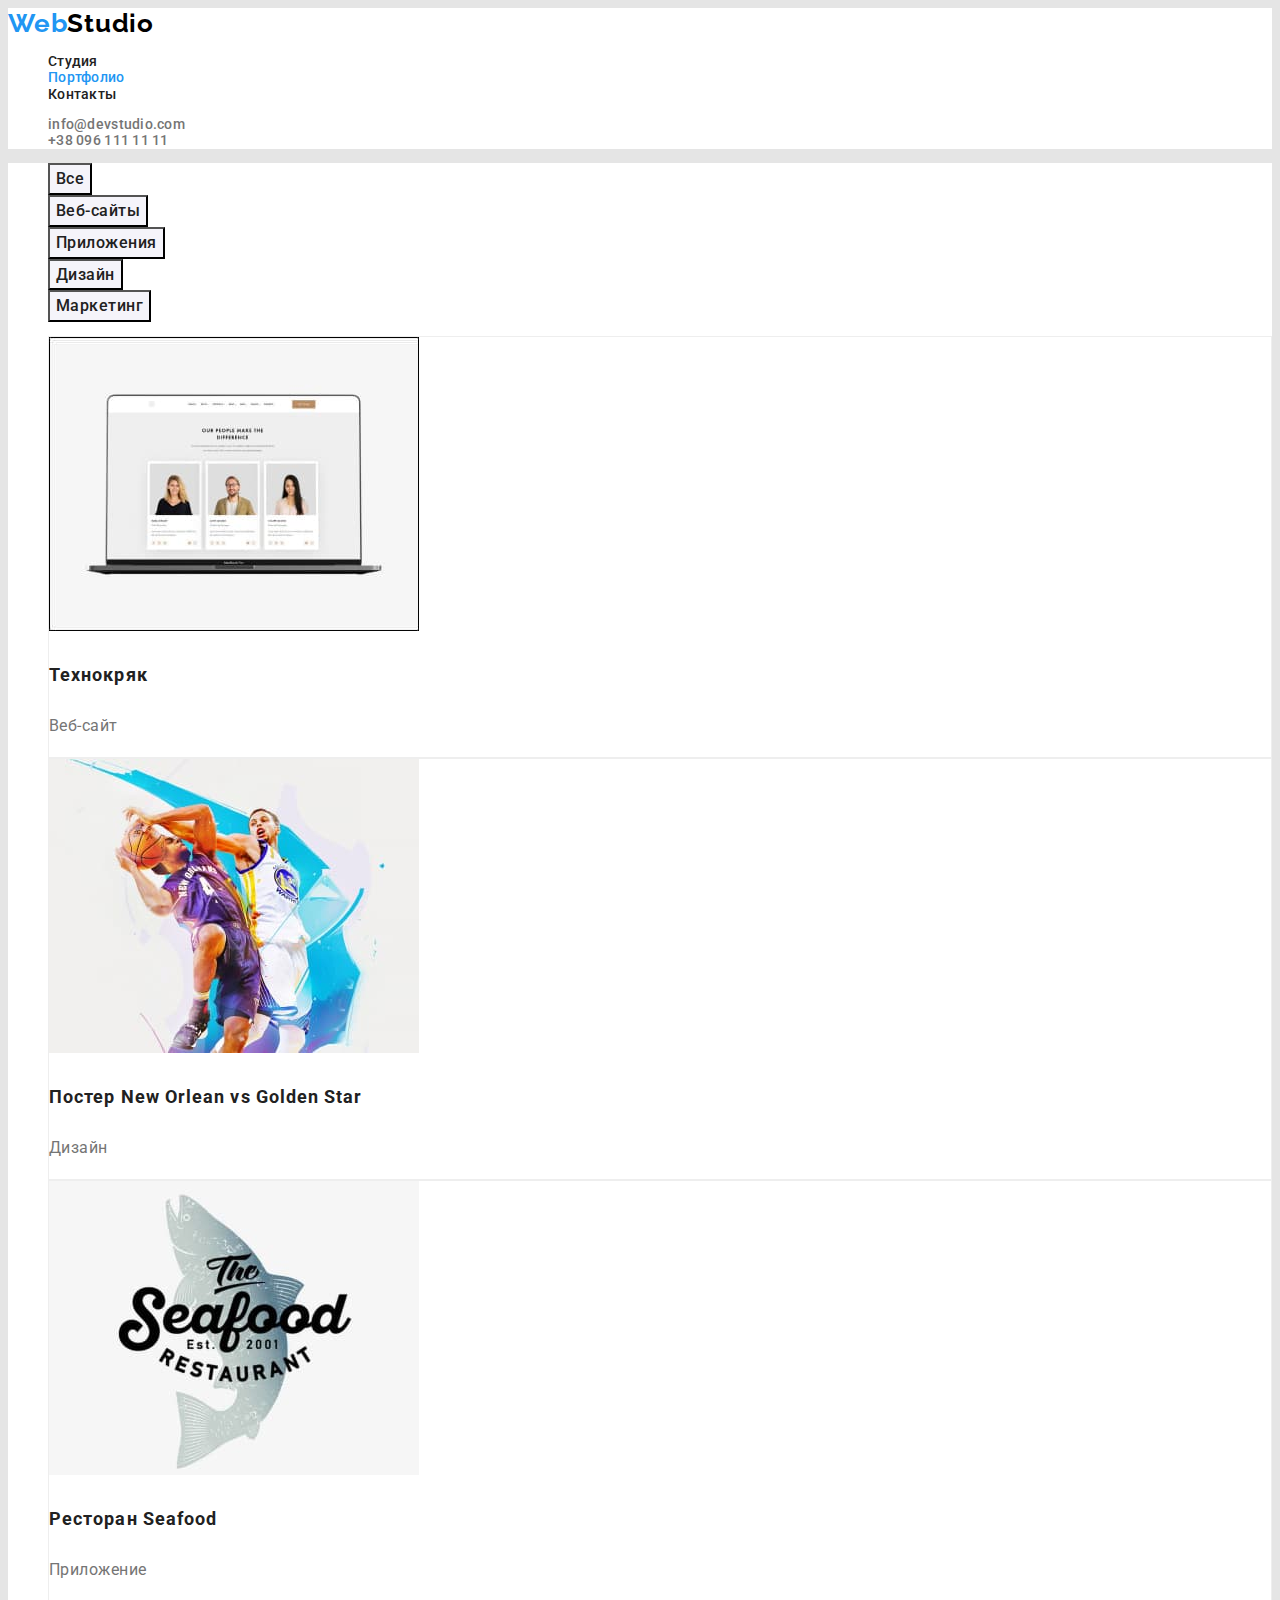
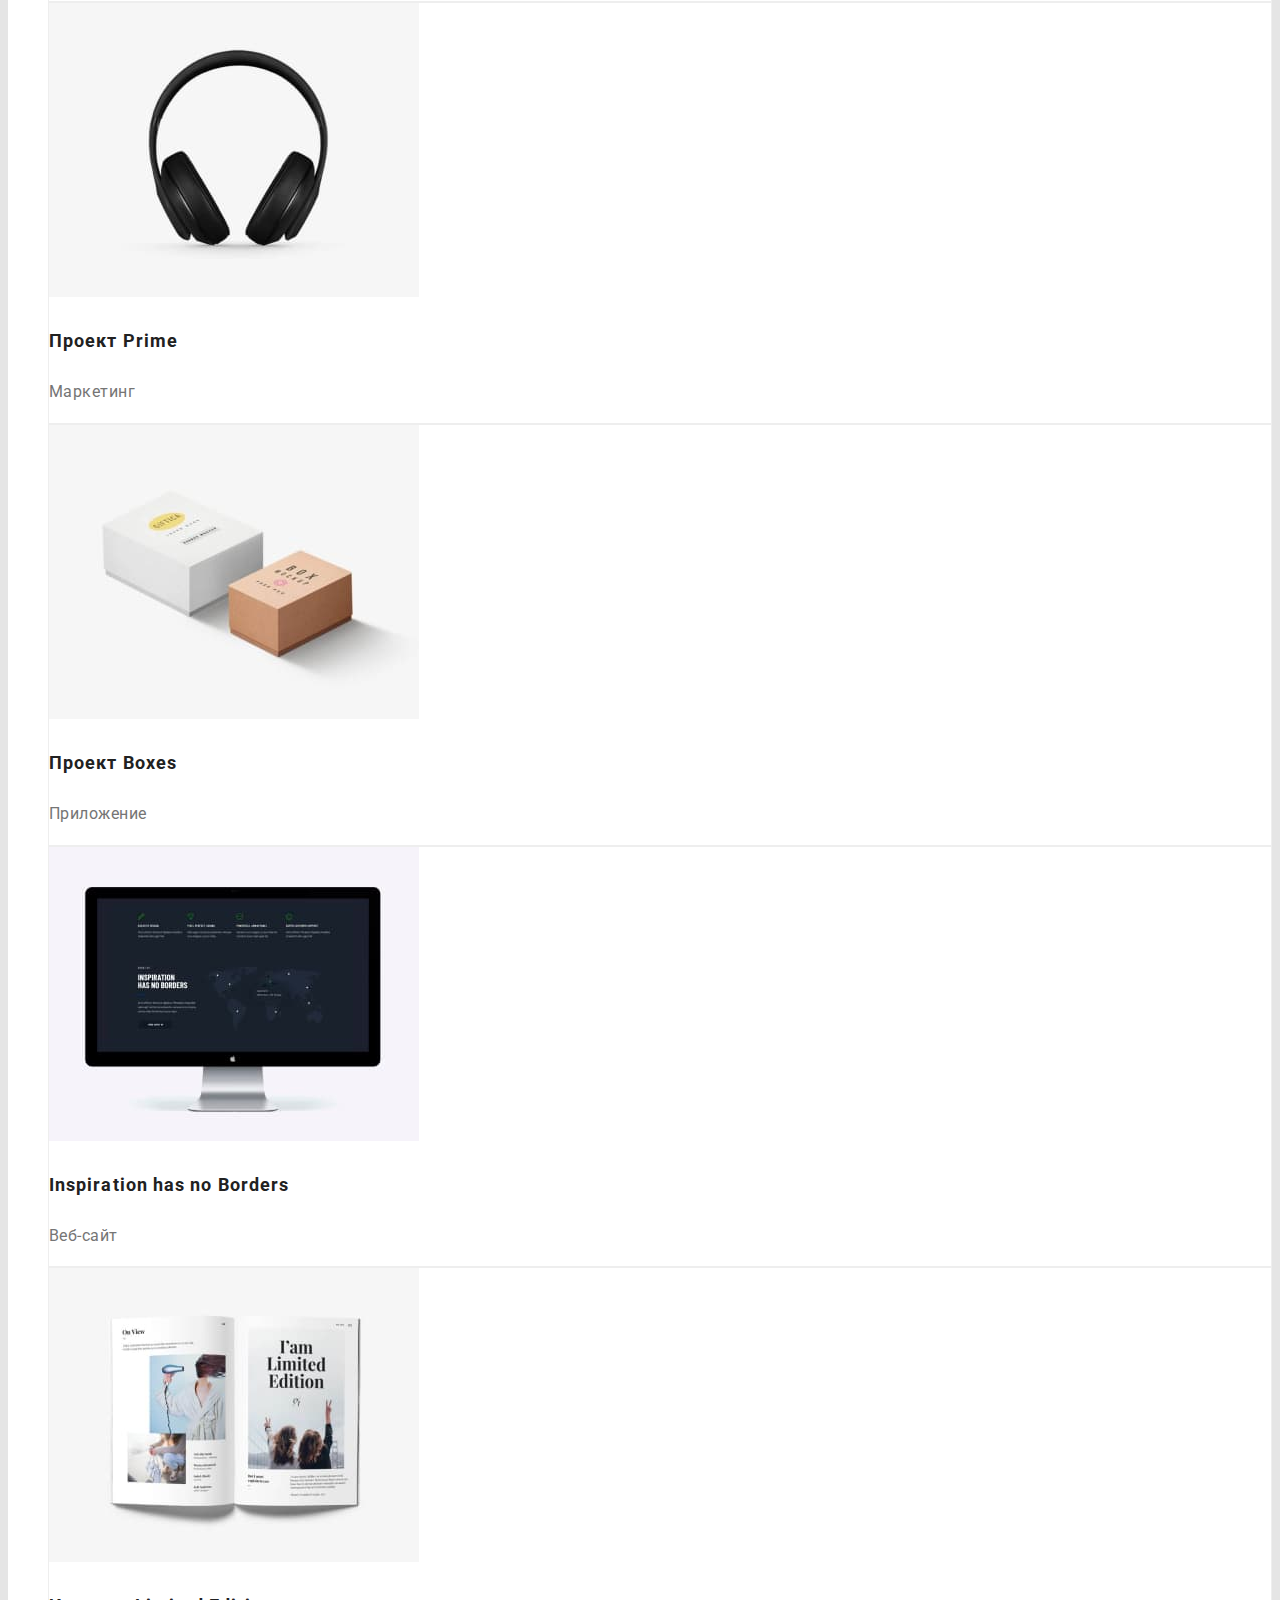
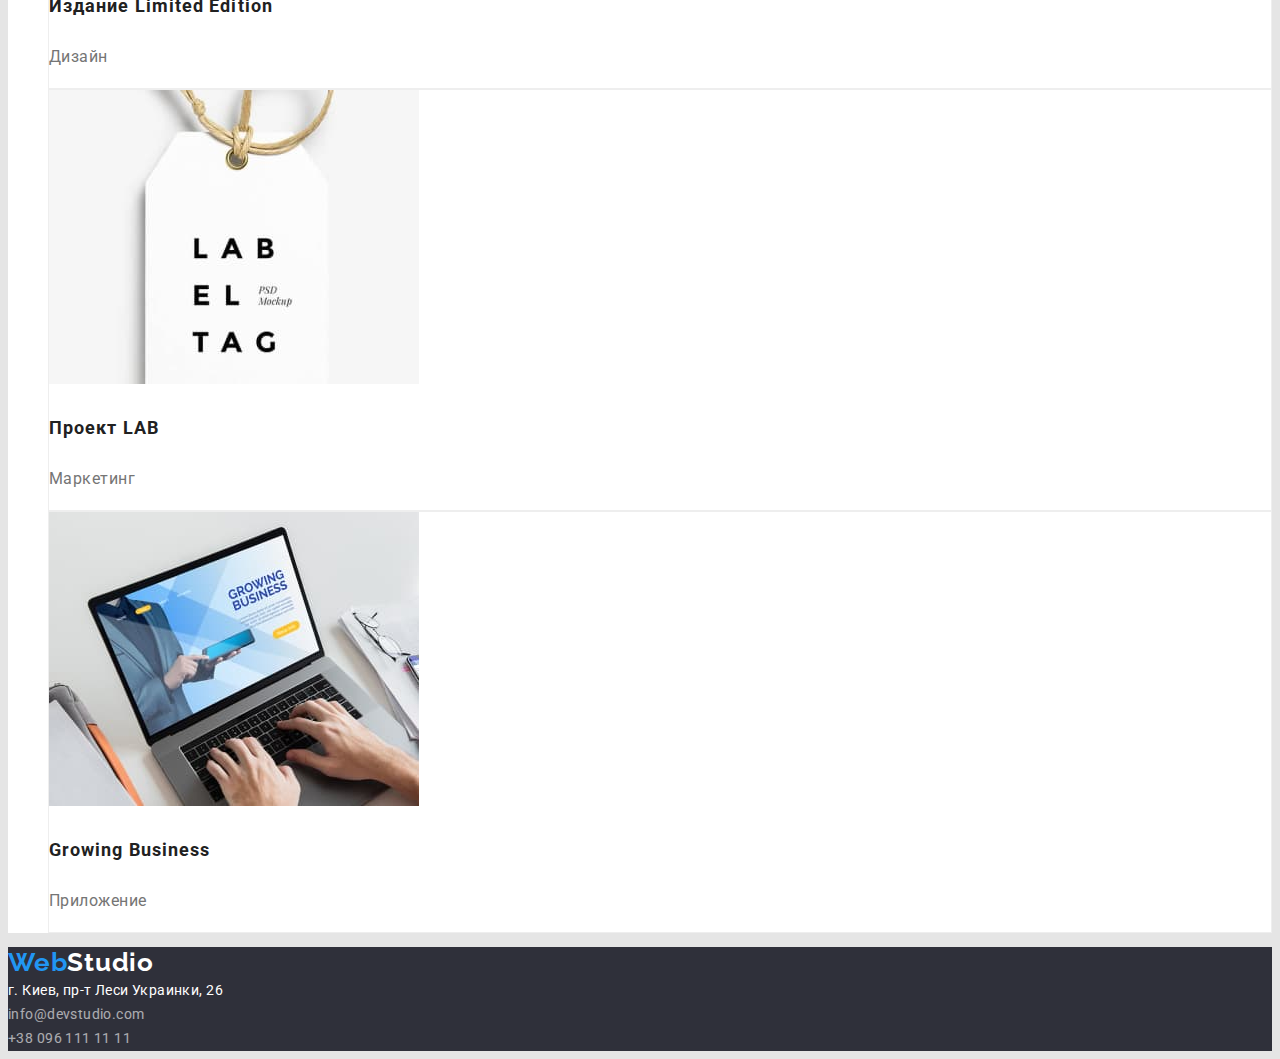
==== portfolio.html @ 8b651987 "Initial from HW-2" ====
<!DOCTYPE html>
<html lang="ru">
    <head>
        <meta charset="UTF-8" />
        <meta http-equiv="X-UA-Compatible" content="IE=edge" />
        <meta name="viewport" content="width=device-width, initial-scale=1.0" />
        <title>Портфолио</title>
        <link rel="preconnect" href="https://fonts.googleapis.com" />
        <link rel="preconnect" href="https://fonts.gstatic.com" crossorigin />
        <link
            href="https://fonts.googleapis.com/css2?family=Raleway:wght@700&family=Roboto:wght@400;500;700;900&display=swap"
            rel="stylesheet"
        />
        <link rel="stylesheet" href="./css/styles.css" />
    </head>
    <body>
        <!-- Шапка сайта -->
        <header class="page-header">
            <nav class="menu-nav">
                <a href="/" lang="en" class="logo">
                    Web<span class="logo-studio">Studio</span></a
                >
                <ul>
                    <li><a href="./index.html" class="link">Студия</a></li>
                    <li>
                        <a href="./portfolio.html" class="link current">
                            Портфолио</a
                        >
                    </li>
                    <li><a href="" class="link">Контакты</a></li>
                </ul>
            </nav>
            <ul class="contacts-nav">
                <li>
                    <a href="mailto:info@devstudio.com" class="contacts-nav"
                        >info@devstudio.com</a
                    >
                </li>
                <li>
                    <a href="tel:+380961111111" class="contacts-nav"
                        >+38 096 111 11 11</a
                    >
                </li>
            </ul>
        </header>
        <!--Основной раздел Портфолио-->
        <main>
            <section class="section">
                <!--Кнопки фильтра-->
                <ul>
                    <li>
                        <button type="button" class="filter-button">Все</button>
                    </li>
                    <li>
                        <button type="button" class="filter-button">
                            Веб-сайты
                        </button>
                    </li>
                    <li>
                        <button type="button" class="filter-button">
                            Приложения
                        </button>
                    </li>
                    <li>
                        <button type="button" class="filter-button">
                            Дизайн
                        </button>
                    </li>
                    <li>
                        <button type="button" class="filter-button">
                            Маркетинг
                        </button>
                    </li>
                </ul>
                <!--Проекты Портфолио-->
                <ul>
                    <li class="project-item">
                        <img
                            src="./images/project-1.jpg"
                            alt="Технокряк"
                            width="370"
                            height="294"
                        />
                        <h3 class="project-title">Технокряк</h3>
                        <p class="project-type">Веб-сайт</p>
                    </li>
                    <li class="project-item">
                        <img
                            src="./images/project-2.jpg"
                            alt="Постер NOvsGS"
                            width="370"
                            height="294"
                        />
                        <h3 class="project-title">
                            Постер New Orlean vs Golden Star
                        </h3>
                        <p class="project-type">Дизайн</p>
                    </li>
                    <li class="project-item">
                        <img
                            src="./images/project-3.jpg"
                            alt="Ресторан Seafood"
                            width="370"
                            height="294"
                        />
                        <h3 class="project-title">Ресторан Seafood</h3>
                        <p class="project-type">Приложение</p>
                    </li>
                    <li class="project-item">
                        <img
                            src="./images/project-4.jpg"
                            alt="Проект Prime"
                            width="370"
                            height="294"
                        />
                        <h3 class="project-title">Проект Prime</h3>
                        <p class="project-type">Маркетинг</p>
                    </li>
                    <li class="project-item">
                        <img
                            src="./images/project-5.jpg"
                            alt="Проект Boxes"
                            width="370"
                            height="294"
                        />
                        <h3 class="project-title">Проект Boxes</h3>
                        <p class="project-type">Приложение</p>
                    </li>
                    <li class="project-item">
                        <img
                            src="./images/project-6.jpg"
                            alt="Inspiration has no Borders"
                            width="370"
                            height="294"
                        />
                        <h3 lang="en" class="project-title">
                            Inspiration has no Borders
                        </h3>
                        <p class="project-type">Веб-сайт</p>
                    </li>
                    <li class="project-item">
                        <img
                            src="./images/project-7.jpg"
                            alt="Издание Limited Edition"
                            width="370"
                            height="294"
                        />
                        <h3 class="project-title">Издание Limited Edition</h3>
                        <p class="project-type">Дизайн</p>
                    </li>
                    <li class="project-item">
                        <img
                            src="./images/project-8.jpg"
                            alt="Проект LAB"
                            width="370"
                            height="294"
                        />
                        <h3 class="project-title">Проект LAB</h3>
                        <p class="project-type">Маркетинг</p>
                    </li>
                    <li class="project-item">
                        <img
                            src="./images/project-9.jpg"
                            alt="Growing Business"
                            width="370"
                            height="294"
                        />
                        <h3 lang="en" class="project-title">
                            Growing Business
                        </h3>
                        <p class="project-type">Приложение</p>
                    </li>
                </ul>
            </section>
        </main>
        <!-- Футер -->
        <footer class="footer">
            <a href="/" lang="en" class="logo">
                Web<span class="logo-studio-footer">Studio</span></a
            >
            <address>
                <a
                    href="https://goo.gl/maps/RUKj9Pu31HT4aUyb8"
                    target="_blank"
                    rel="noopener noreferer"
                    class="address"
                    >г. Киев, пр-т Леси Украинки, 26
                </a>
                <br />
                <a href="mailto:info@devstudio.com" class="mail-tel"
                    >info@devstudio.com</a
                ><br />
                <a href="tel:+380961111111" class="mail-tel"
                    >+38 096 111 11 11</a
                ><br />
            </address>
        </footer>
    </body>
</html>
---- css/styles.css ----
/* WebStudio: черный=000000 100% , синий=2196F3 100% */
/* Навигация: черный=212121 100% , синий=2196F3 100% */
/* Герой: Заголовок текст белый=FFFFFF 100%, фон т.серый=2F303A 100%*/
/* Герой: Кнопка текст белый=FFFFFF 100%, фон синий=2196F3 100% */
/* Преимущества: Заголовок черный=212121 100%, текст серый=757575 100% */
/* Преимущества + Чем зан: фон св.св.серый=E5E5E5 100% */
/* Чем занимаемся: Заголовок черный=212121 100% */
/* Наша команда: Заголовок черный=212121 100%, текст серый=757575 100%*/
/* Наша команда: фон секции св.серый=F5F4FA 100% */
/* Футер: физ.адрес текст белый=FFFFFF 100%, email+тел=белый=FFFFFF 60% */
/* Футер: фон т.серый=2F303A 100%*/

:root {
    --primary-white-color: #ffffff;
    --primary-black-color: #000000;
    --primary-text-color: #757575;
    --accent-color: #2196f3;
    --accent-button-color: #188ce8;
    --background-color: #e5e5e5;
    --alt-background-color: #f5f4fa;
    --hero-footer-background-color: #2f303a;
    --item-boder-color: #eeeeee;
    --title-text-color: #212121;
}

body {
    background-color: var(--background-color);
    color: var(--primary-text-color);
    font-family: Roboto, sans-serif;
    font-weight: 400;
    font-size: 14px;
    line-height: 1.71;
}

ul {
    list-style: none;
}

.page-header {
    font-weight: 500;
    line-height: 1.17;
    background-color: var(--primary-white-color);
}

/* Лого */
.logo {
    color: var(--accent-color);
    font-family: Raleway, sans-serif;
    font-weight: 700;
    font-size: 26px;
    line-height: 1.19;
    text-decoration: none;
    letter-spacing: 0.03em;
}
.logo-studio {
    color: var(--primary-black-color);
}

/* Навигация меню страницы */
.menu-nav {
    text-decoration: none;
}

.menu-nav .link {
    color: var(--title-text-color);
    text-decoration: none;
    letter-spacing: 0.02em;
}
.menu-nav .link:hover,
.menu-nav .link:focus {
    color: var(--accent-color);
}
.menu-nav .link.current {
    color: var(--accent-color);
}

/* Контакты шапки страницы */
.page-header .contacts-nav {
    color: var(--primary-text-color);
    text-decoration: none;
    letter-spacing: 0.02em;
}
.page-header .contacts-nav:hover .contacts-nav:focus {
    color: var(--accent-color);
}

/* Основной раздел */

/*Герой*/
.hero {
    background-color: var(--hero-footer-background-color);
}
.hero-title {
    color: var(--primary-white-color);
    font-weight: 900;
    font-size: 44px;
    line-height: 1.36;
    text-align: center;
    letter-spacing: 0.06em;
    text-transform: uppercase;
}
.hero-button {
    color: var(--primary-white-color);
    background-color: var(--accent-color);
    font-family: inherit;
    font-weight: 700;
    line-height: 1.88;
    text-align: center;
    cursor: pointer;
    letter-spacing: 0.06em;
}
.hero-button:hover,
.hero-button:focus {
    background-color: var(--accent-button-color);
}
/* Основные секции*/
.section {
    background-color: var(--primary-white-color);
}
.section p,
.section-alternative p {
    letter-spacing: 0.03em;
}

/*Преимущества*/
.feature-title {
    color: var(--title-text-color);
    font-weight: 700;
    line-height: 1.17;
    letter-spacing: 0.03em;
    text-transform: uppercase;
}

/* Чем мы занимаемся */
.section-title {
    color: var(--title-text-color);
    font-weight: 700;
    font-size: 36px;
    line-height: 1.17;
    text-align: center;
    letter-spacing: 0.03em;
}

/* Наша команда */
.section-alternative {
    background-color: var(--alt-background-color);
}
.team-item {
    background-color: var(--primary-white-color);
}
.team-title {
    color: var(--title-text-color);
    font-weight: 500;
    font-size: 16px;
    line-height: 1.17;
    text-align: center;
}
.team-position {
    color: var(--primary-text-color);
    font-size: 16px;
    line-height: 1.17;
    text-align: center;
}

/* Футер */
.footer {
    background-color: var(--hero-footer-background-color);
}
.logo-studio-footer {
    color: var(--primary-white-color);
}
.address {
    color: var(--primary-white-color);
    font-style: normal;
    text-decoration: none;
    letter-spacing: 0.03em;
}
.mail-tel {
    color: var(--primary-white-color);
    font-style: normal;
    text-decoration: none;
    letter-spacing: 0.03em;
    opacity: 0.6;
}
.address:hover,
.address:focus,
.mail-tel:hover,
.mail-tel:focus {
    outline: 2px solid var(--accent-color);
}

/* П О Р Т Ф О Л И О */
.filter-button {
    color: var(--title-text-color);
    background-color: var(--alt-background-color);
    font-family: inherit;
    font-size: 16px;
    font-weight: 500;
    line-height: 1.62;
    text-align: center;
    letter-spacing: 0.03em;
    cursor: pointer;
}
.filter-button:hover,
.filter-button:focus {
    color: var(--primary-white-color);
    background-color: var(--accent-color);
}

.project-title {
    color: var(--title-text-color);
    font-size: 18px;
    font-weight: 700;
    line-height: 2;
    letter-spacing: 0.06em;
}

.project-type {
    font-size: 16px;
    font-weight: 400;
    line-height: 1.87;
}
.project-item {
    background-color: var(--item--background-color);
    border: 1px solid var(--item-boder-color);
}
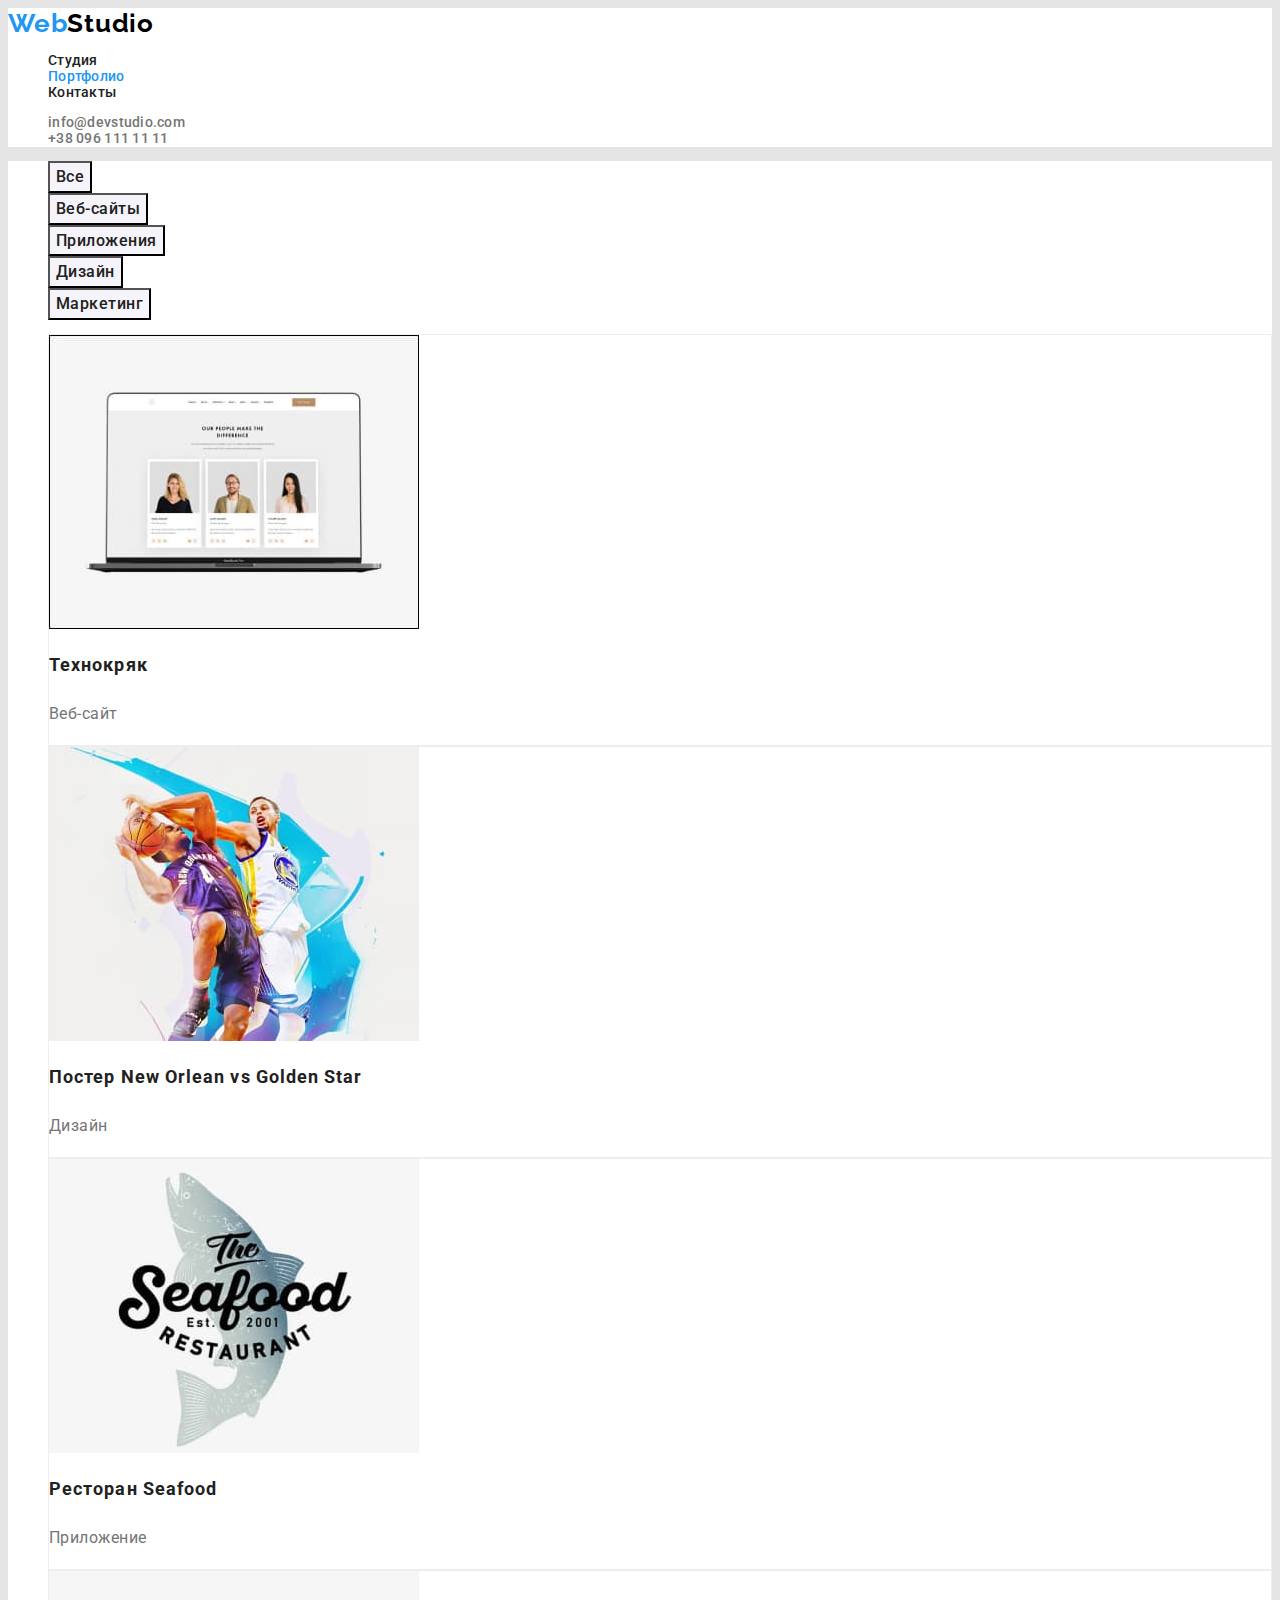
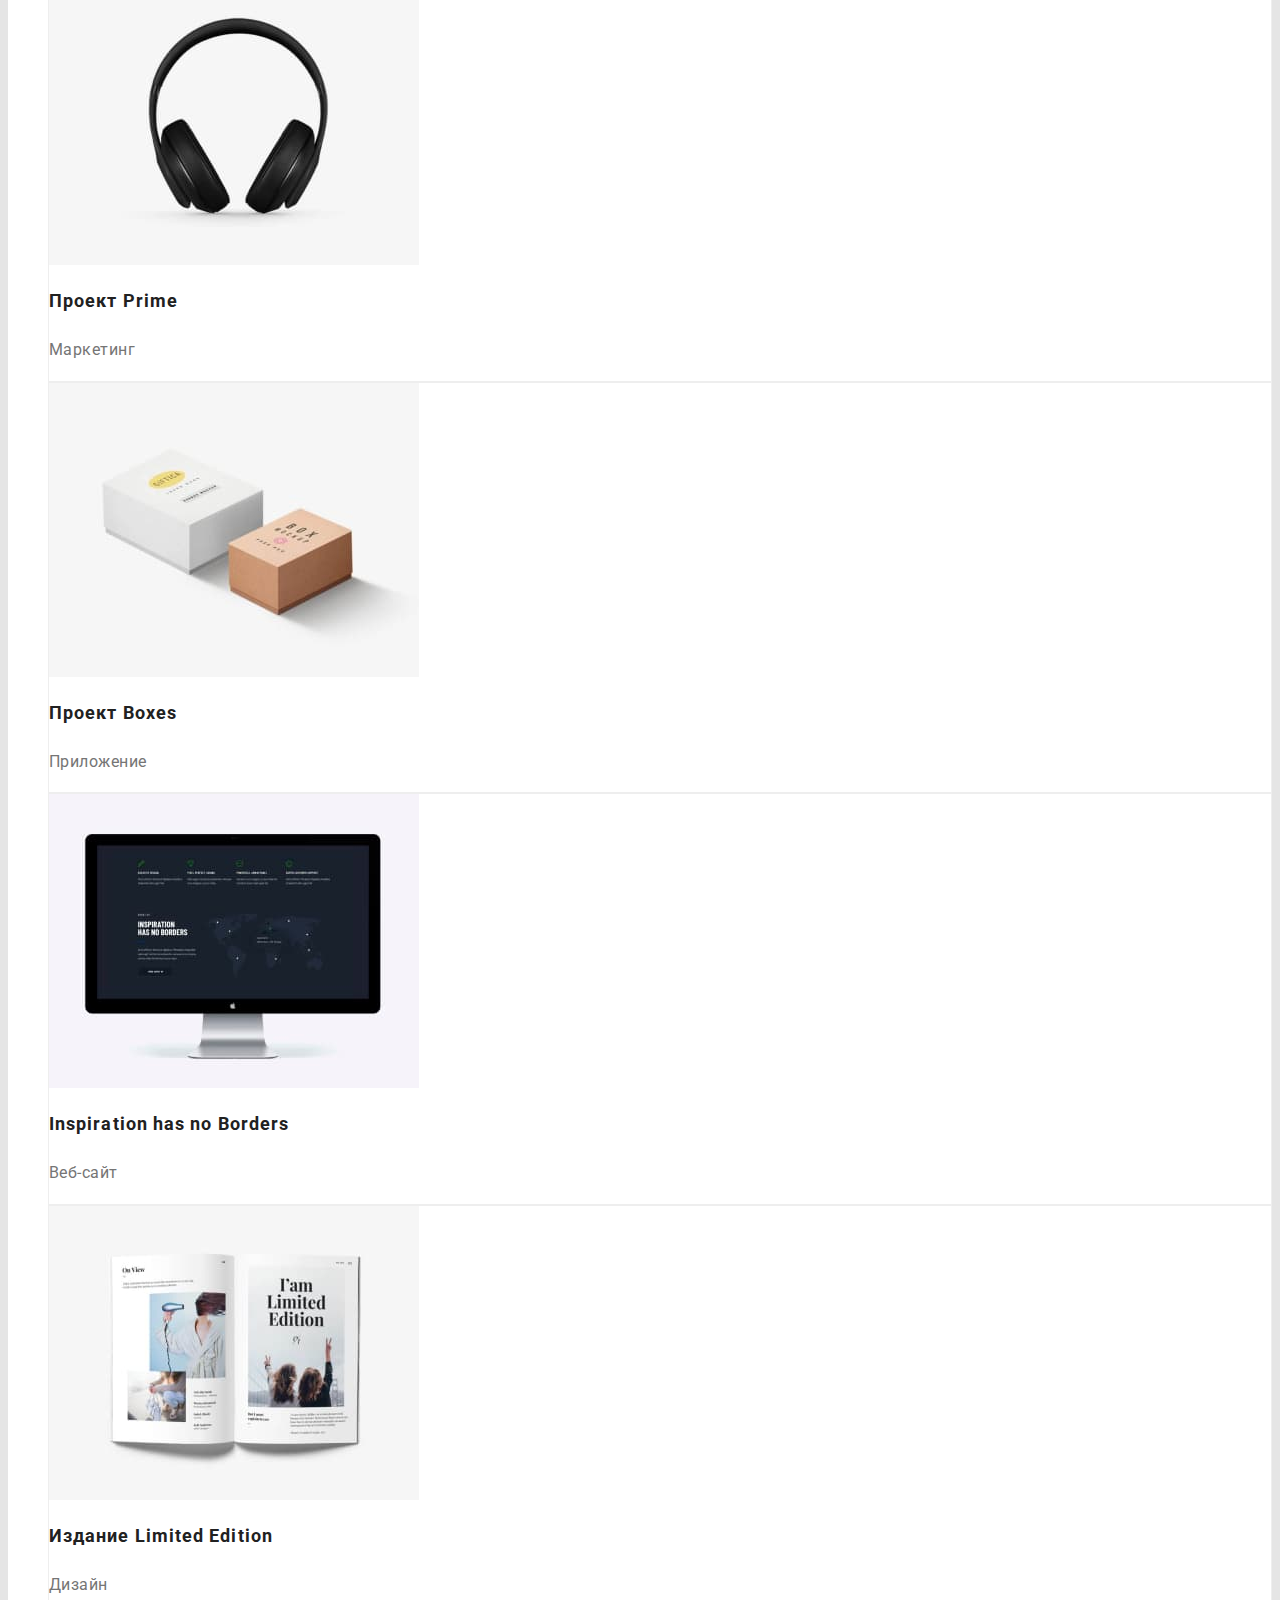
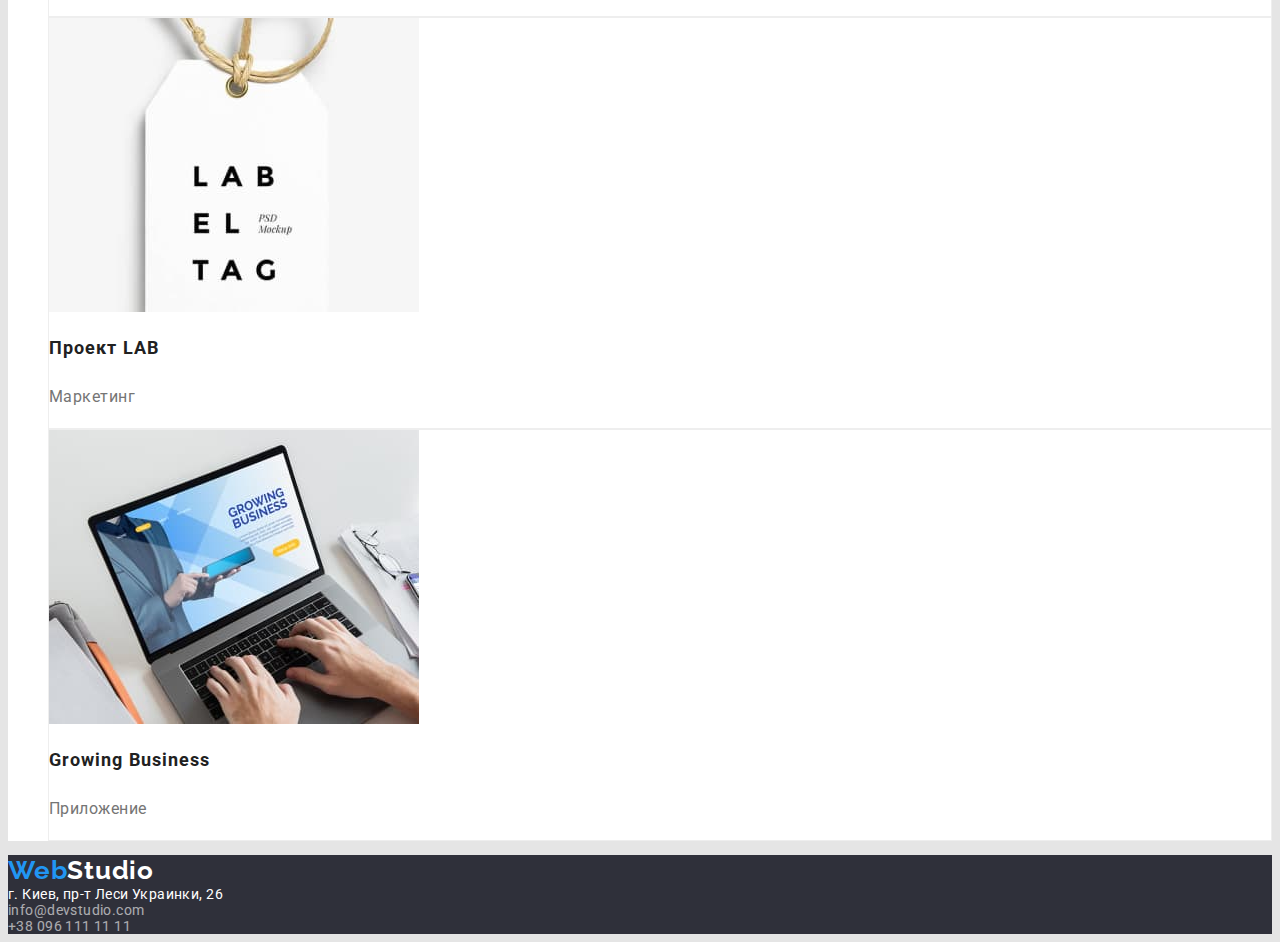
==== commit f23cc595: "Version 0 HW-2 optimized-2 H1-hidden" ====
--- a/portfolio.html
+++ b/portfolio.html
@@ -17,7 +17,7 @@
         <!-- Шапка сайта -->
         <header class="page-header">
             <nav class="menu-nav">
-                <a href="/" lang="en" class="logo">
+                <a href="./index.html" lang="en" class="logo">
                     Web<span class="logo-studio">Studio</span></a
                 >
                 <ul>
@@ -73,6 +73,7 @@
                     </li>
                 </ul>
                 <!--Проекты Портфолио-->
+                <h1 class="visually-hidden">Список проектов</h1>
                 <ul>
                     <li class="project-item">
                         <img
@@ -81,7 +82,7 @@
                             width="370"
                             height="294"
                         />
-                        <h3 class="project-title">Технокряк</h3>
+                        <h2 class="project-title">Технокряк</h2>
                         <p class="project-type">Веб-сайт</p>
                     </li>
                     <li class="project-item">
@@ -91,9 +92,10 @@
                             width="370"
                             height="294"
                         />
-                        <h3 class="project-title">
-                            Постер New Orlean vs Golden Star
-                        </h3>
+                        <h2 class="project-title">
+                            Постер
+                            <span lang="en">New Orlean vs Golden Star</span>
+                        </h2>
                         <p class="project-type">Дизайн</p>
                     </li>
                     <li class="project-item">
@@ -103,7 +105,9 @@
                             width="370"
                             height="294"
                         />
-                        <h3 class="project-title">Ресторан Seafood</h3>
+                        <h2 class="project-title">
+                            Ресторан <span lang="en">Seafood</span>
+                        </h2>
                         <p class="project-type">Приложение</p>
                     </li>
                     <li class="project-item">
@@ -113,7 +117,9 @@
                             width="370"
                             height="294"
                         />
-                        <h3 class="project-title">Проект Prime</h3>
+                        <h2 class="project-title">
+                            Проект <span lang="en">Prime</span>
+                        </h2>
                         <p class="project-type">Маркетинг</p>
                     </li>
                     <li class="project-item">
@@ -123,7 +129,9 @@
                             width="370"
                             height="294"
                         />
-                        <h3 class="project-title">Проект Boxes</h3>
+                        <h2 class="project-title">
+                            Проект <span lang="en">Boxes</span>
+                        </h2>
                         <p class="project-type">Приложение</p>
                     </li>
                     <li class="project-item">
@@ -133,9 +141,9 @@
                             width="370"
                             height="294"
                         />
-                        <h3 lang="en" class="project-title">
+                        <h2 lang="en" class="project-title">
                             Inspiration has no Borders
-                        </h3>
+                        </h2>
                         <p class="project-type">Веб-сайт</p>
                     </li>
                     <li class="project-item">
@@ -145,7 +153,9 @@
                             width="370"
                             height="294"
                         />
-                        <h3 class="project-title">Издание Limited Edition</h3>
+                        <h2 class="project-title">
+                            Издание <span lang="en">Limited Edition</span>
+                        </h2>
                         <p class="project-type">Дизайн</p>
                     </li>
                     <li class="project-item">
@@ -155,7 +165,9 @@
                             width="370"
                             height="294"
                         />
-                        <h3 class="project-title">Проект LAB</h3>
+                        <h2 class="project-title">
+                            Проект <span lang="en">LAB</span>
+                        </h2>
                         <p class="project-type">Маркетинг</p>
                     </li>
                     <li class="project-item">
@@ -165,9 +177,9 @@
                             width="370"
                             height="294"
                         />
-                        <h3 lang="en" class="project-title">
+                        <h2 lang="en" class="project-title">
                             Growing Business
-                        </h3>
+                        </h2>
                         <p class="project-type">Приложение</p>
                     </li>
                 </ul>
@@ -175,7 +187,7 @@
         </main>
         <!-- Футер -->
         <footer class="footer">
-            <a href="/" lang="en" class="logo">
+            <a href="./index.html" lang="en" class="logo">
                 Web<span class="logo-studio-footer">Studio</span></a
             >
             <address>
--- a/css/styles.css
+++ b/css/styles.css
@@ -1,134 +1,131 @@
-/* WebStudio: черный=000000 100% , синий=2196F3 100% */
-/* Навигация: черный=212121 100% , синий=2196F3 100% */
-/* Герой: Заголовок текст белый=FFFFFF 100%, фон т.серый=2F303A 100%*/
-/* Герой: Кнопка текст белый=FFFFFF 100%, фон синий=2196F3 100% */
-/* Преимущества: Заголовок черный=212121 100%, текст серый=757575 100% */
-/* Преимущества + Чем зан: фон св.св.серый=E5E5E5 100% */
-/* Чем занимаемся: Заголовок черный=212121 100% */
-/* Наша команда: Заголовок черный=212121 100%, текст серый=757575 100%*/
-/* Наша команда: фон секции св.серый=F5F4FA 100% */
-/* Футер: физ.адрес текст белый=FFFFFF 100%, email+тел=белый=FFFFFF 60% */
-/* Футер: фон т.серый=2F303A 100%*/
-
 :root {
+    --primary-font-family: Roboto, sans-serif;
+    --secondary-font-family: Raleway, sans-serif;
     --primary-white-color: #ffffff;
     --primary-black-color: #000000;
     --primary-text-color: #757575;
+    --title-text-color: #212121;
     --accent-color: #2196f3;
     --accent-button-color: #188ce8;
     --background-color: #e5e5e5;
     --alt-background-color: #f5f4fa;
     --hero-footer-background-color: #2f303a;
-    --item-boder-color: #eeeeee;
-    --title-text-color: #212121;
+    --item-border-color: #eeeeee;
+    --header-border-color: #ececec;
 }
 
 body {
     background-color: var(--background-color);
     color: var(--primary-text-color);
-    font-family: Roboto, sans-serif;
+    font-family: var(--primary-font-family);
+    font-weight: 400;
+    font-size: 14px;
+}
+ul {
+    list-style: none;
+}
+a {
+    text-decoration: none;
+}
+
+.page-header {
+    font-weight: 500;
+    line-height: 1.14;
+    background-color: var(--primary-white-color);
+}
+
+/* Лого */
+.logo {
+    color: var(--accent-color);
+    font-family: var(--secondary-font-family);
+    font-weight: 700;
+    font-size: 26px;
+    line-height: 1.19;
+    letter-spacing: 0.03em;
+}
+.logo-studio {
+    color: var(--primary-black-color);
+}
+
+/* Навигация меню страницы */
+.menu-nav {
+}
+
+.menu-nav .link {
+    color: var(--title-text-color);
+
+    letter-spacing: 0.02em;
+}
+.menu-nav .link:hover,
+.menu-nav .link:focus {
+    color: var(--accent-color);
+}
+.menu-nav .link.current {
+    color: var(--accent-color);
+}
+
+/* Контакты шапки страницы */
+.page-header .contacts-nav {
+    color: var(--primary-text-color);
+    letter-spacing: 0.02em;
+}
+.page-header .contacts-nav:hover .contacts-nav:focus {
+    color: var(--accent-color);
+}
+
+/* Основной раздел */
+
+/*Герой*/
+.hero {
+    background-color: var(--hero-footer-background-color);
+}
+.hero-title {
+    color: var(--primary-white-color);
+    font-weight: 900;
+    font-size: 44px;
+    line-height: 1.36;
+    text-align: center;
+    letter-spacing: 0.06em;
+    text-transform: uppercase;
+}
+.hero-button {
+    color: var(--primary-white-color);
+    background-color: var(--accent-color);
+    font-family: inherit;
+    font-weight: 700;
+    line-height: 1.88;
+    text-align: center;
+    cursor: pointer;
+    letter-spacing: 0.06em;
+}
+.hero-button:hover,
+.hero-button:focus {
+    background-color: var(--accent-button-color);
+}
+/* Основные секции*/
+.section {
+    background-color: var(--primary-white-color);
+}
+.section p,
+.section-alternative p {
+    letter-spacing: 0.03em;
+}
+
+/*Преимущества*/
+.feature-title {
+    color: var(--title-text-color);
+    font-weight: 700;
+    font-size: 14px;
+    line-height: 1.14;
+    letter-spacing: 0.03em;
+    text-transform: uppercase;
+}
+.feature-text {
+    color: var(--primary-text-color);
     font-weight: 400;
     font-size: 14px;
     line-height: 1.71;
-}
-
-ul {
-    list-style: none;
-}
-
-.page-header {
-    font-weight: 500;
-    line-height: 1.17;
-    background-color: var(--primary-white-color);
-}
-
-/* Лого */
-.logo {
-    color: var(--accent-color);
-    font-family: Raleway, sans-serif;
-    font-weight: 700;
-    font-size: 26px;
-    line-height: 1.19;
-    text-decoration: none;
-    letter-spacing: 0.03em;
-}
-.logo-studio {
-    color: var(--primary-black-color);
-}
-
-/* Навигация меню страницы */
-.menu-nav {
-    text-decoration: none;
-}
-
-.menu-nav .link {
-    color: var(--title-text-color);
-    text-decoration: none;
-    letter-spacing: 0.02em;
-}
-.menu-nav .link:hover,
-.menu-nav .link:focus {
-    color: var(--accent-color);
-}
-.menu-nav .link.current {
-    color: var(--accent-color);
-}
-
-/* Контакты шапки страницы */
-.page-header .contacts-nav {
-    color: var(--primary-text-color);
-    text-decoration: none;
-    letter-spacing: 0.02em;
-}
-.page-header .contacts-nav:hover .contacts-nav:focus {
-    color: var(--accent-color);
-}
-
-/* Основной раздел */
-
-/*Герой*/
-.hero {
-    background-color: var(--hero-footer-background-color);
-}
-.hero-title {
-    color: var(--primary-white-color);
-    font-weight: 900;
-    font-size: 44px;
-    line-height: 1.36;
-    text-align: center;
-    letter-spacing: 0.06em;
-    text-transform: uppercase;
-}
-.hero-button {
-    color: var(--primary-white-color);
-    background-color: var(--accent-color);
-    font-family: inherit;
-    font-weight: 700;
-    line-height: 1.88;
-    text-align: center;
-    cursor: pointer;
-    letter-spacing: 0.06em;
-}
-.hero-button:hover,
-.hero-button:focus {
-    background-color: var(--accent-button-color);
-}
-/* Основные секции*/
-.section {
-    background-color: var(--primary-white-color);
-}
-.section p,
-.section-alternative p {
-    letter-spacing: 0.03em;
-}
-
-/*Преимущества*/
-.feature-title {
-    color: var(--title-text-color);
-    font-weight: 700;
-    line-height: 1.17;
-    letter-spacing: 0.03em;
-    text-transform: uppercase;
+    letter-spacing: 0.03em;
 }
 
 /* Чем мы занимаемся */
@@ -152,13 +149,14 @@
     color: var(--title-text-color);
     font-weight: 500;
     font-size: 16px;
-    line-height: 1.17;
-    text-align: center;
+    line-height: 1.18;
+    text-align: center;
+    letter-spacing: 0.03em;
 }
 .team-position {
     color: var(--primary-text-color);
     font-size: 16px;
-    line-height: 1.17;
+    line-height: 1.18;
     text-align: center;
 }
 
@@ -172,13 +170,11 @@
 .address {
     color: var(--primary-white-color);
     font-style: normal;
-    text-decoration: none;
     letter-spacing: 0.03em;
 }
 .mail-tel {
     color: var(--primary-white-color);
     font-style: normal;
-    text-decoration: none;
     letter-spacing: 0.03em;
     opacity: 0.6;
 }
@@ -189,13 +185,13 @@
     outline: 2px solid var(--accent-color);
 }
 
-/* П О Р Т Ф О Л И О */
+/* === П О Р Т Ф О Л И О === */
 .filter-button {
     color: var(--title-text-color);
     background-color: var(--alt-background-color);
     font-family: inherit;
-    font-size: 16px;
     font-weight: 500;
+    font-size: 16px;
     line-height: 1.62;
     text-align: center;
     letter-spacing: 0.03em;
@@ -207,20 +203,31 @@
     background-color: var(--accent-color);
 }
 
+.visually-hidden {
+    border: 0 none;
+    clip: rect(0px, 0px, 0px, 0px);
+    height: 1px;
+    margin: -1px;
+    overflow: hidden;
+    padding: 0;
+    position: absolute;
+    width: 1px;
+}
+
 .project-title {
     color: var(--title-text-color);
+    font-weight: 700;
     font-size: 18px;
-    font-weight: 700;
     line-height: 2;
     letter-spacing: 0.06em;
 }
 
 .project-type {
-    font-size: 16px;
     font-weight: 400;
+    font-size: 16px;
     line-height: 1.87;
 }
 .project-item {
-    background-color: var(--item--background-color);
-    border: 1px solid var(--item-boder-color);
-}
+    background-color: var(--primary-white-color);
+    border: 1px solid var(--item-border-color);
+}
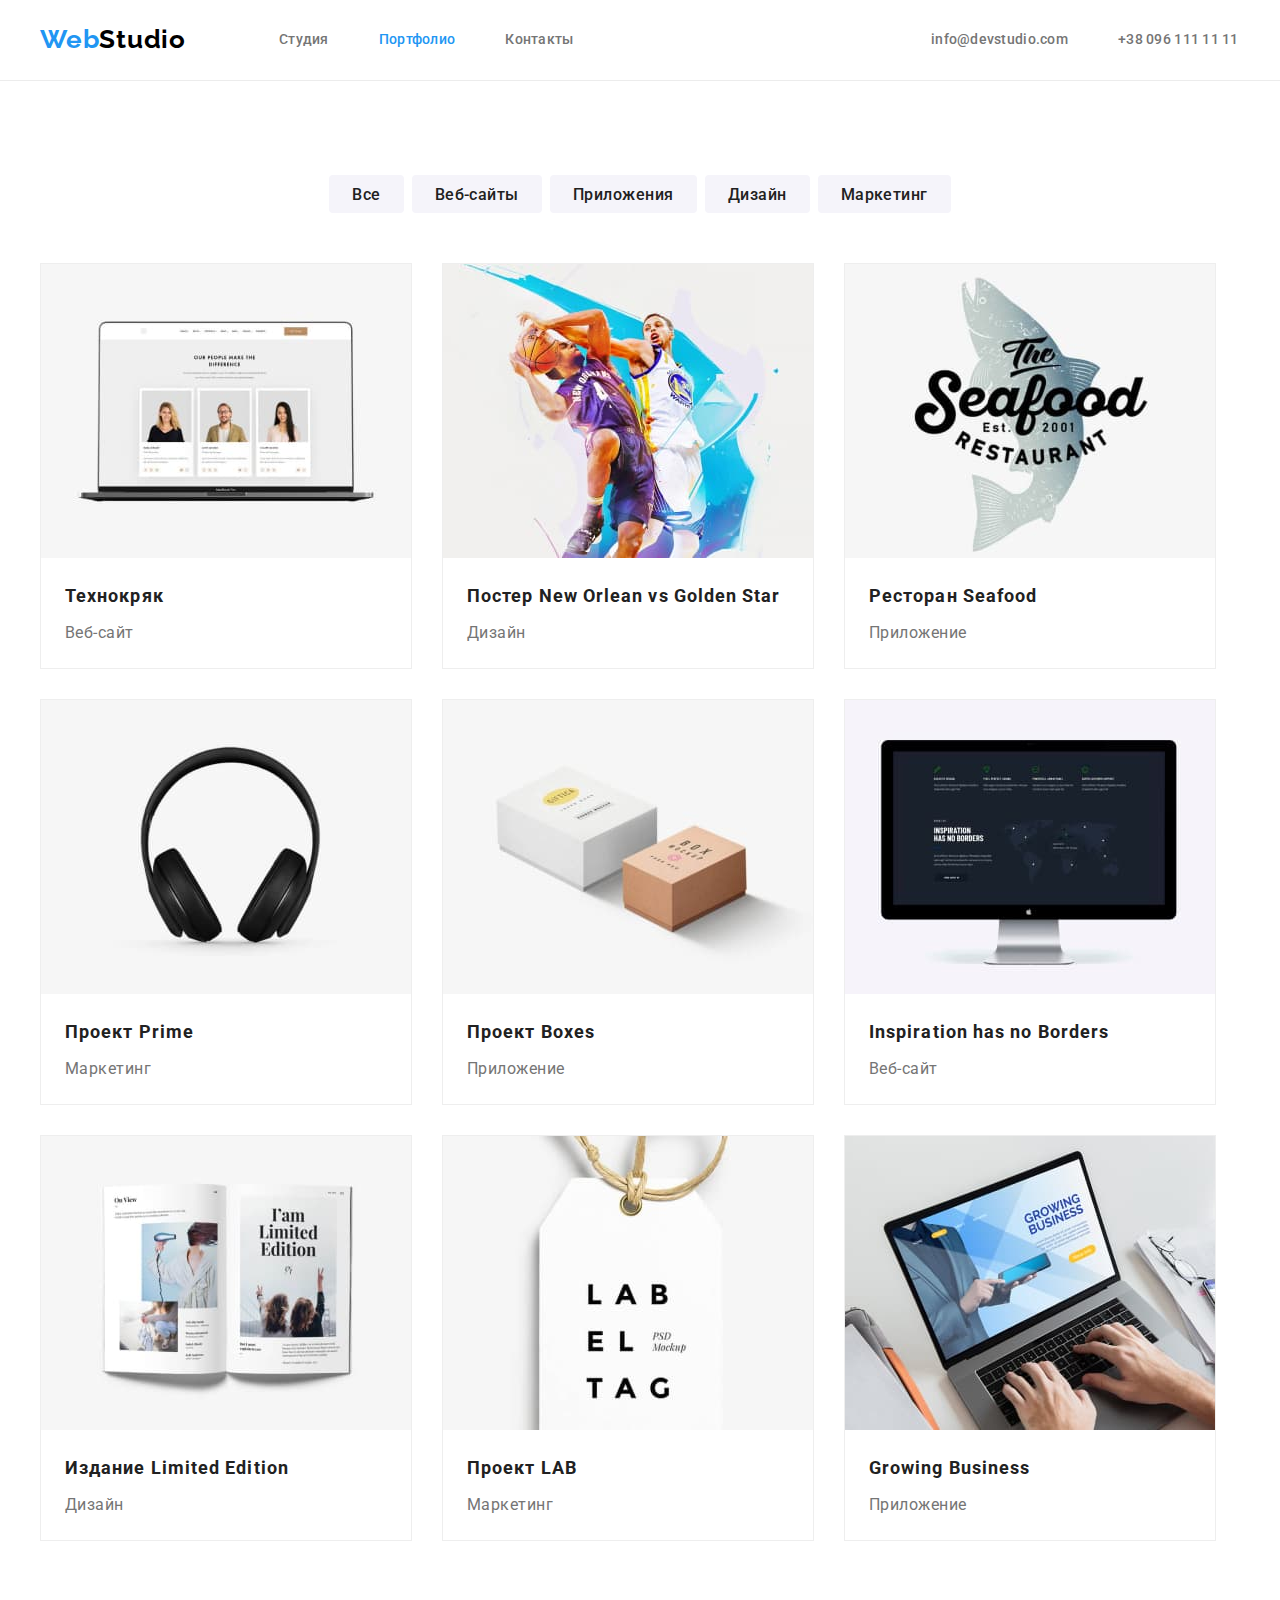
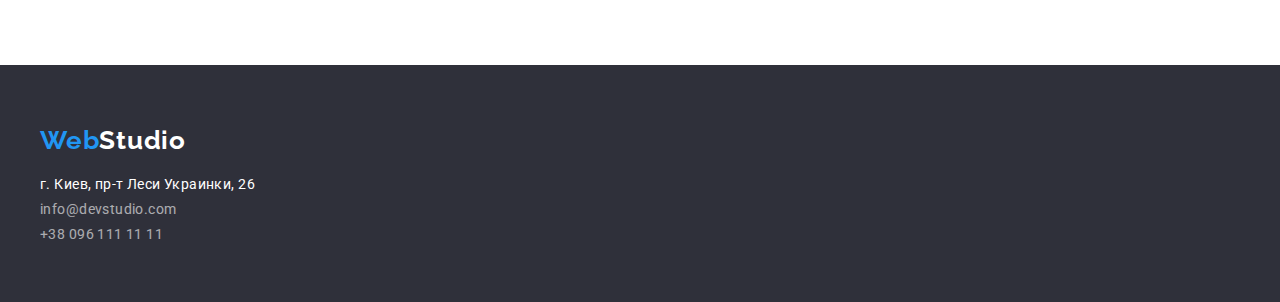
==== commit 190b50bd: "Version 1 - core made" ====
--- a/portfolio.html
+++ b/portfolio.html
@@ -11,201 +11,220 @@
             href="https://fonts.googleapis.com/css2?family=Raleway:wght@700&family=Roboto:wght@400;500;700;900&display=swap"
             rel="stylesheet"
         />
+        <link
+            rel="stylesheet"
+            href="https://cdnjs.cloudflare.com/ajax/libs/modern-normalize/1.1.0/modern-normalize.min.css"
+            integrity="sha512-wpPYUAdjBVSE4KJnH1VR1HeZfpl1ub8YT/NKx4PuQ5NmX2tKuGu6U/JRp5y+Y8XG2tV+wKQpNHVUX03MfMFn9Q=="
+            crossorigin="anonymous"
+            referrerpolicy="no-referrer"
+        />
         <link rel="stylesheet" href="./css/styles.css" />
     </head>
     <body>
         <!-- Шапка сайта -->
         <header class="page-header">
-            <nav class="menu-nav">
-                <a href="./index.html" lang="en" class="logo">
-                    Web<span class="logo-studio">Studio</span></a
-                >
-                <ul>
-                    <li><a href="./index.html" class="link">Студия</a></li>
-                    <li>
-                        <a href="./portfolio.html" class="link current">
-                            Портфолио</a
+            <div class="container header-nav">
+                <nav class="menu-nav">
+                    <a href="./index.html" lang="en" class="logo logo-header">
+                        Web<span class="logo-studio">Studio</span></a
+                    >
+                    <ul class="site-nav">
+                        <li class="nav-item">
+                            <a href="./index.html" class="link">Студия</a>
+                        </li>
+                        <li class="nav-item">
+                            <a href="./portfolio.html" class="link current"
+                                >Портфолио</a
+                            >
+                        </li>
+                        <li class="nav-item">
+                            <a href="" class="link">Контакты</a>
+                        </li>
+                    </ul>
+                </nav>
+                <ul class="contacts-nav">
+                    <li class="contacts-item">
+                        <a href="mailto:info@devstudio.com" class="link"
+                            >info@devstudio.com</a
                         >
                     </li>
-                    <li><a href="" class="link">Контакты</a></li>
+                    <li class="contacts-item">
+                        <a href="tel:+380961111111" class="link"
+                            >+38 096 111 11 11</a
+                        >
+                    </li>
                 </ul>
-            </nav>
-            <ul class="contacts-nav">
-                <li>
-                    <a href="mailto:info@devstudio.com" class="contacts-nav"
-                        >info@devstudio.com</a
-                    >
-                </li>
-                <li>
-                    <a href="tel:+380961111111" class="contacts-nav"
-                        >+38 096 111 11 11</a
-                    >
-                </li>
-            </ul>
+            </div>
         </header>
         <!--Основной раздел Портфолио-->
         <main>
             <section class="section">
-                <!--Кнопки фильтра-->
-                <ul>
-                    <li>
-                        <button type="button" class="filter-button">Все</button>
-                    </li>
-                    <li>
-                        <button type="button" class="filter-button">
-                            Веб-сайты
-                        </button>
-                    </li>
-                    <li>
-                        <button type="button" class="filter-button">
-                            Приложения
-                        </button>
-                    </li>
-                    <li>
-                        <button type="button" class="filter-button">
-                            Дизайн
-                        </button>
-                    </li>
-                    <li>
-                        <button type="button" class="filter-button">
-                            Маркетинг
-                        </button>
-                    </li>
-                </ul>
-                <!--Проекты Портфолио-->
-                <h1 class="visually-hidden">Список проектов</h1>
-                <ul>
-                    <li class="project-item">
-                        <img
-                            src="./images/project-1.jpg"
-                            alt="Технокряк"
-                            width="370"
-                            height="294"
-                        />
-                        <h2 class="project-title">Технокряк</h2>
-                        <p class="project-type">Веб-сайт</p>
-                    </li>
-                    <li class="project-item">
-                        <img
-                            src="./images/project-2.jpg"
-                            alt="Постер NOvsGS"
-                            width="370"
-                            height="294"
-                        />
-                        <h2 class="project-title">
-                            Постер
-                            <span lang="en">New Orlean vs Golden Star</span>
-                        </h2>
-                        <p class="project-type">Дизайн</p>
-                    </li>
-                    <li class="project-item">
-                        <img
-                            src="./images/project-3.jpg"
-                            alt="Ресторан Seafood"
-                            width="370"
-                            height="294"
-                        />
-                        <h2 class="project-title">
-                            Ресторан <span lang="en">Seafood</span>
-                        </h2>
-                        <p class="project-type">Приложение</p>
-                    </li>
-                    <li class="project-item">
-                        <img
-                            src="./images/project-4.jpg"
-                            alt="Проект Prime"
-                            width="370"
-                            height="294"
-                        />
-                        <h2 class="project-title">
-                            Проект <span lang="en">Prime</span>
-                        </h2>
-                        <p class="project-type">Маркетинг</p>
-                    </li>
-                    <li class="project-item">
-                        <img
-                            src="./images/project-5.jpg"
-                            alt="Проект Boxes"
-                            width="370"
-                            height="294"
-                        />
-                        <h2 class="project-title">
-                            Проект <span lang="en">Boxes</span>
-                        </h2>
-                        <p class="project-type">Приложение</p>
-                    </li>
-                    <li class="project-item">
-                        <img
-                            src="./images/project-6.jpg"
-                            alt="Inspiration has no Borders"
-                            width="370"
-                            height="294"
-                        />
-                        <h2 lang="en" class="project-title">
-                            Inspiration has no Borders
-                        </h2>
-                        <p class="project-type">Веб-сайт</p>
-                    </li>
-                    <li class="project-item">
-                        <img
-                            src="./images/project-7.jpg"
-                            alt="Издание Limited Edition"
-                            width="370"
-                            height="294"
-                        />
-                        <h2 class="project-title">
-                            Издание <span lang="en">Limited Edition</span>
-                        </h2>
-                        <p class="project-type">Дизайн</p>
-                    </li>
-                    <li class="project-item">
-                        <img
-                            src="./images/project-8.jpg"
-                            alt="Проект LAB"
-                            width="370"
-                            height="294"
-                        />
-                        <h2 class="project-title">
-                            Проект <span lang="en">LAB</span>
-                        </h2>
-                        <p class="project-type">Маркетинг</p>
-                    </li>
-                    <li class="project-item">
-                        <img
-                            src="./images/project-9.jpg"
-                            alt="Growing Business"
-                            width="370"
-                            height="294"
-                        />
-                        <h2 lang="en" class="project-title">
-                            Growing Business
-                        </h2>
-                        <p class="project-type">Приложение</p>
-                    </li>
-                </ul>
+                <div class="container">
+                    <!--Кнопки фильтра-->
+                    <ul class="filters">
+                        <li class="filter-item">
+                            <button type="button" class="filter-button">
+                                Все
+                            </button>
+                        </li>
+                        <li class="filter-item">
+                            <button type="button" class="filter-button">
+                                Веб-сайты
+                            </button>
+                        </li>
+                        <li class="filter-item">
+                            <button type="button" class="filter-button">
+                                Приложения
+                            </button>
+                        </li>
+                        <li class="filter-item">
+                            <button type="button" class="filter-button">
+                                Дизайн
+                            </button>
+                        </li>
+                        <li class="filter-item">
+                            <button type="button" class="filter-button">
+                                Маркетинг
+                            </button>
+                        </li>
+                    </ul>
+                    <!--Проекты Портфолио-->
+                    <h1 class="visually-hidden">Список проектов</h1>
+                    <ul class="projects-list">
+                        <li class="project-item">
+                            <img
+                                src="./images/project-1.jpg"
+                                alt="Технокряк"
+                                width="370"
+                                height="294"
+                            />
+                            <h2 class="project-title">Технокряк</h2>
+                            <p class="project-type">Веб-сайт</p>
+                        </li>
+                        <li class="project-item">
+                            <img
+                                src="./images/project-2.jpg"
+                                alt="Постер NOvsGS"
+                                width="370"
+                                height="294"
+                            />
+                            <h2 class="project-title">
+                                Постер
+                                <span lang="en">New Orlean vs Golden Star</span>
+                            </h2>
+                            <p class="project-type">Дизайн</p>
+                        </li>
+                        <li class="project-item">
+                            <img
+                                src="./images/project-3.jpg"
+                                alt="Ресторан Seafood"
+                                width="370"
+                                height="294"
+                            />
+                            <h2 class="project-title">
+                                Ресторан <span lang="en">Seafood</span>
+                            </h2>
+                            <p class="project-type">Приложение</p>
+                        </li>
+                        <li class="project-item">
+                            <img
+                                src="./images/project-4.jpg"
+                                alt="Проект Prime"
+                                width="370"
+                                height="294"
+                            />
+                            <h2 class="project-title">
+                                Проект <span lang="en">Prime</span>
+                            </h2>
+                            <p class="project-type">Маркетинг</p>
+                        </li>
+                        <li class="project-item">
+                            <img
+                                src="./images/project-5.jpg"
+                                alt="Проект Boxes"
+                                width="370"
+                                height="294"
+                            />
+                            <h2 class="project-title">
+                                Проект <span lang="en">Boxes</span>
+                            </h2>
+                            <p class="project-type">Приложение</p>
+                        </li>
+                        <li class="project-item">
+                            <img
+                                src="./images/project-6.jpg"
+                                alt="Inspiration has no Borders"
+                                width="370"
+                                height="294"
+                            />
+                            <h2 lang="en" class="project-title">
+                                Inspiration has no Borders
+                            </h2>
+                            <p class="project-type">Веб-сайт</p>
+                        </li>
+                        <li class="project-item">
+                            <img
+                                src="./images/project-7.jpg"
+                                alt="Издание Limited Edition"
+                                width="370"
+                                height="294"
+                            />
+                            <h2 class="project-title">
+                                Издание <span lang="en">Limited Edition</span>
+                            </h2>
+                            <p class="project-type">Дизайн</p>
+                        </li>
+                        <li class="project-item">
+                            <img
+                                src="./images/project-8.jpg"
+                                alt="Проект LAB"
+                                width="370"
+                                height="294"
+                            />
+                            <h2 class="project-title">
+                                Проект <span lang="en">LAB</span>
+                            </h2>
+                            <p class="project-type">Маркетинг</p>
+                        </li>
+                        <li class="project-item">
+                            <img
+                                src="./images/project-9.jpg"
+                                alt="Growing Business"
+                                width="370"
+                                height="294"
+                            />
+                            <h2 lang="en" class="project-title">
+                                Growing Business
+                            </h2>
+                            <p class="project-type">Приложение</p>
+                        </li>
+                    </ul>
+                </div>
             </section>
         </main>
         <!-- Футер -->
         <footer class="footer">
-            <a href="./index.html" lang="en" class="logo">
-                Web<span class="logo-studio-footer">Studio</span></a
-            >
-            <address>
-                <a
-                    href="https://goo.gl/maps/RUKj9Pu31HT4aUyb8"
-                    target="_blank"
-                    rel="noopener noreferer"
-                    class="address"
-                    >г. Киев, пр-т Леси Украинки, 26
-                </a>
-                <br />
-                <a href="mailto:info@devstudio.com" class="mail-tel"
-                    >info@devstudio.com</a
-                ><br />
-                <a href="tel:+380961111111" class="mail-tel"
-                    >+38 096 111 11 11</a
-                ><br />
-            </address>
+            <div class="container">
+                <a href="./index.html" lang="en" class="logo logo-footer">
+                    Web<span class="logo-studio-footer">Studio</span></a
+                >
+                <address class="address">
+                    <a
+                        href="https://goo.gl/maps/RUKj9Pu31HT4aUyb8"
+                        target="_blank"
+                        rel="noopener noreferer"
+                        class="address"
+                        >г. Киев, пр-т Леси Украинки, 26
+                    </a>
+                    <br />
+                    <a href="mailto:info@devstudio.com" class="mail-tel"
+                        >info@devstudio.com</a
+                    ><br />
+                    <a href="tel:+380961111111" class="mail-tel"
+                        >+38 096 111 11 11</a
+                    ><br />
+                </address>
+            </div>
         </footer>
     </body>
 </html>
--- a/css/styles.css
+++ b/css/styles.css
@@ -20,187 +20,27 @@
     font-family: var(--primary-font-family);
     font-weight: 400;
     font-size: 14px;
+    margin: 0;
 }
 ul {
     list-style: none;
+    padding: 0;
+    margin: 0;
 }
 a {
     text-decoration: none;
 }
 
-.page-header {
-    font-weight: 500;
-    line-height: 1.14;
-    background-color: var(--primary-white-color);
-}
-
-/* Лого */
-.logo {
-    color: var(--accent-color);
-    font-family: var(--secondary-font-family);
-    font-weight: 700;
-    font-size: 26px;
-    line-height: 1.19;
-    letter-spacing: 0.03em;
-}
-.logo-studio {
-    color: var(--primary-black-color);
-}
-
-/* Навигация меню страницы */
-.menu-nav {
-}
-
-.menu-nav .link {
-    color: var(--title-text-color);
-
-    letter-spacing: 0.02em;
-}
-.menu-nav .link:hover,
-.menu-nav .link:focus {
-    color: var(--accent-color);
-}
-.menu-nav .link.current {
-    color: var(--accent-color);
-}
-
-/* Контакты шапки страницы */
-.page-header .contacts-nav {
-    color: var(--primary-text-color);
-    letter-spacing: 0.02em;
-}
-.page-header .contacts-nav:hover .contacts-nav:focus {
-    color: var(--accent-color);
-}
-
-/* Основной раздел */
-
-/*Герой*/
-.hero {
-    background-color: var(--hero-footer-background-color);
-}
-.hero-title {
-    color: var(--primary-white-color);
-    font-weight: 900;
-    font-size: 44px;
-    line-height: 1.36;
-    text-align: center;
-    letter-spacing: 0.06em;
-    text-transform: uppercase;
-}
-.hero-button {
-    color: var(--primary-white-color);
-    background-color: var(--accent-color);
-    font-family: inherit;
-    font-weight: 700;
-    line-height: 1.88;
-    text-align: center;
-    cursor: pointer;
-    letter-spacing: 0.06em;
-}
-.hero-button:hover,
-.hero-button:focus {
-    background-color: var(--accent-button-color);
-}
-/* Основные секции*/
-.section {
-    background-color: var(--primary-white-color);
-}
-.section p,
-.section-alternative p {
-    letter-spacing: 0.03em;
-}
-
-/*Преимущества*/
-.feature-title {
-    color: var(--title-text-color);
-    font-weight: 700;
-    font-size: 14px;
-    line-height: 1.14;
-    letter-spacing: 0.03em;
-    text-transform: uppercase;
-}
-.feature-text {
-    color: var(--primary-text-color);
-    font-weight: 400;
-    font-size: 14px;
-    line-height: 1.71;
-    letter-spacing: 0.03em;
-}
-
-/* Чем мы занимаемся */
-.section-title {
-    color: var(--title-text-color);
-    font-weight: 700;
-    font-size: 36px;
-    line-height: 1.17;
-    text-align: center;
-    letter-spacing: 0.03em;
-}
-
-/* Наша команда */
-.section-alternative {
-    background-color: var(--alt-background-color);
-}
-.team-item {
-    background-color: var(--primary-white-color);
-}
-.team-title {
-    color: var(--title-text-color);
-    font-weight: 500;
-    font-size: 16px;
-    line-height: 1.18;
-    text-align: center;
-    letter-spacing: 0.03em;
-}
-.team-position {
-    color: var(--primary-text-color);
-    font-size: 16px;
-    line-height: 1.18;
-    text-align: center;
-}
-
-/* Футер */
-.footer {
-    background-color: var(--hero-footer-background-color);
-}
-.logo-studio-footer {
-    color: var(--primary-white-color);
-}
-.address {
-    color: var(--primary-white-color);
-    font-style: normal;
-    letter-spacing: 0.03em;
-}
-.mail-tel {
-    color: var(--primary-white-color);
-    font-style: normal;
-    letter-spacing: 0.03em;
-    opacity: 0.6;
-}
-.address:hover,
-.address:focus,
-.mail-tel:hover,
-.mail-tel:focus {
-    outline: 2px solid var(--accent-color);
-}
-
-/* === П О Р Т Ф О Л И О === */
-.filter-button {
-    color: var(--title-text-color);
-    background-color: var(--alt-background-color);
-    font-family: inherit;
-    font-weight: 500;
-    font-size: 16px;
-    line-height: 1.62;
-    text-align: center;
-    letter-spacing: 0.03em;
-    cursor: pointer;
-}
-.filter-button:hover,
-.filter-button:focus {
-    color: var(--primary-white-color);
-    background-color: var(--accent-color);
+p,
+h1,
+h2,
+h3 {
+    margin-top: 0;
+    margin-bottom: 0;
+}
+
+img {
+    display: block;
 }
 
 .visually-hidden {
@@ -214,8 +54,339 @@
     width: 1px;
 }
 
+/* === Шапка сайта === */
+.page-header {
+    font-weight: 500;
+    line-height: 1.14;
+    background-color: var(--primary-white-color);
+    border-bottom: 1px solid var(--header-border-color);
+}
+
+.container.header-nav {
+    display: flex;
+    align-items: center;
+    padding-top: 0;
+    padding-bottom: 0;
+}
+
+/* Лого */
+.logo {
+    color: var(--accent-color);
+
+    font-family: var(--secondary-font-family);
+    font-weight: 700;
+    font-size: 26px;
+    line-height: 1.19;
+    letter-spacing: 0.03em;
+}
+
+.logo.logo-header {
+    display: block;
+    margin-right: 93px;
+    margin-top: 24px;
+    margin-bottom: 25px;
+}
+
+.logo-studio {
+    color: var(--primary-black-color);
+}
+
+/* Навигация меню страницы */
+.menu-nav {
+    display: flex;
+    align-items: center;
+}
+
+.site-nav {
+    display: flex;
+}
+.site-nav .nav-item {
+    margin-right: 50px;
+}
+.site-nav .nav-item:last-child {
+    margin-right: 0;
+}
+
+.site-nav .link {
+    padding-top: 32px;
+    padding-bottom: 32px;
+
+    color: var(--title-text-color);
+
+    font-weight: 500;
+    letter-spacing: 0.02em;
+}
+
+.site-nav .link:hover,
+.site-nav .link:focus {
+    color: var(--accent-color);
+}
+.site-nav .link.current {
+    color: var(--accent-color);
+}
+
+/* Контакты шапки страницы */
+.page-header .link {
+    color: var(--primary-text-color);
+    letter-spacing: 0.02em;
+}
+.page-header .link:hover,
+.page-header.link:focus {
+    color: var(--accent-color);
+}
+.contacts-nav {
+    display: flex;
+    margin-left: auto;
+    margin-right: 0;
+}
+.contacts-nav .contacts-item {
+    margin-left: 50px;
+}
+.contacts-nav .contacts-item:first-child {
+    margin-right: 0;
+}
+.contacts-nav .link {
+    display: block;
+    padding-top: 32px;
+    padding-bottom: 32px;
+    min-width: 122px;
+}
+
+/* Основной раздел */
+
+/*Герой*/
+.hero {
+    margin: 0 auto;
+    padding-top: 200px;
+    padding-bottom: 200px;
+
+    background-color: var(--hero-footer-background-color);
+
+    max-width: 1600px;
+    height: 600px;
+    text-align: center;
+}
+.hero-title {
+    margin-top: 0;
+    margin-bottom: 30px;
+    color: var(--primary-white-color);
+
+    text-align: center;
+    font-weight: 900;
+    font-size: 44px;
+    line-height: 1.36;
+    letter-spacing: 0.06em;
+    text-transform: uppercase;
+}
+.hero-button {
+    width: 200px;
+    height: 50px;
+    border-radius: 4px;
+    border: 1px solid transparent;
+
+    color: var(--primary-white-color);
+    background-color: var(--accent-color);
+
+    font-family: inherit;
+    font-weight: 700;
+    line-height: 1.88;
+    text-align: center;
+    cursor: pointer;
+    letter-spacing: 0.06em;
+}
+
+.hero-button:hover,
+.hero-button:focus {
+    background-color: var(--accent-button-color);
+}
+.hero-content {
+    margin: 0 auto;
+    width: 696px;
+}
+
+/* Основные секции*/
+.section {
+    background-color: var(--primary-white-color);
+}
+.section p,
+.section-alternative p {
+    letter-spacing: 0.03em;
+}
+
+/*Преимущества*/
+.feature-title {
+    margin-bottom: 10px;
+
+    color: var(--title-text-color);
+
+    font-weight: 700;
+    font-size: 14px;
+    line-height: 1.14;
+    letter-spacing: 0.03em;
+    text-transform: uppercase;
+}
+.feature-text {
+    color: var(--primary-text-color);
+    font-weight: 400;
+    font-size: 14px;
+    line-height: 1.71;
+    letter-spacing: 0.03em;
+}
+.feature-list {
+    display: flex;
+}
+.feature-list .feature-item {
+    width: 270px;
+    margin-right: 30px;
+}
+.feature-list .feature-item:last-child {
+    margin-right: 0;
+}
+
+/* Чем мы занимаемся */
+.section-title {
+    margin-bottom: 50px;
+
+    color: var(--title-text-color);
+
+    font-weight: 700;
+    font-size: 36px;
+    line-height: 1.17;
+    text-align: center;
+    letter-spacing: 0.03em;
+}
+.activities-list {
+    display: flex;
+}
+.activities-list .activity-item {
+    margin-right: 30px;
+}
+.activities-list .activity-item:last-child {
+    margin-right: 0;
+}
+
+/* Наша команда */
+.section-alternative {
+    background-color: var(--alt-background-color);
+}
+.team-item {
+    width: 270px;
+    padding-bottom: 30px;
+    box-shadow: 0px 1px 3px rgba(0, 0, 0, 0.12), 0px 1px 1px rgba(0, 0, 0, 0.14),
+        0px 2px 1px rgba(0, 0, 0, 0.2);
+    border-radius: 0px 0px 4px 4px;
+
+    background-color: var(--primary-white-color);
+}
+.team-title {
+    margin-top: 30px;
+    margin-bottom: 10px;
+
+    color: var(--title-text-color);
+
+    font-weight: 500;
+    font-size: 16px;
+    line-height: 1.18;
+    text-align: center;
+    letter-spacing: 0.03em;
+}
+.team-position {
+    text-align: center;
+    color: var(--primary-text-color);
+    font-size: 16px;
+    line-height: 1.18;
+}
+.team-list {
+    display: flex;
+}
+.team-list .team-item {
+    margin-right: 30px;
+}
+.team-list .team-item:last-child {
+    margin-right: 0;
+}
+
+/* Футер */
+.footer {
+    background-color: var(--hero-footer-background-color);
+}
+.footer .container {
+    padding-top: 60px;
+    padding-bottom: 60px;
+}
+.logo-studio-footer {
+    color: var(--primary-white-color);
+}
+
+.logo.logo-footer {
+    display: block;
+    padding-top: 0;
+    padding-bottom: 0;
+    margin-bottom: 20px;
+    margin-right: 0;
+}
+
+.address {
+    color: var(--primary-white-color);
+    font-style: normal;
+    letter-spacing: 0.03em;
+    min-width: 231px;
+}
+
+.mail-tel {
+    display: inline-block;
+    margin-top: 9px;
+
+    color: var(--primary-white-color);
+
+    font-style: normal;
+    letter-spacing: 0.03em;
+    opacity: 0.6;
+}
+
+/* === ПОРТФОЛИО === */
+.filters {
+    display: flex;
+    justify-content: center;
+    margin-bottom: 50px;
+}
+
+.filter-button {
+    height: 38px;
+    padding: 6px 22px;
+    border-radius: 4px;
+    border: 1px solid transparent;
+
+    color: var(--title-text-color);
+    background-color: var(--alt-background-color);
+
+    font-family: inherit;
+    font-weight: 500;
+    font-size: 16px;
+    line-height: 1.62;
+    text-align: center;
+    letter-spacing: 0.03em;
+    cursor: pointer;
+}
+.filter-button:hover,
+.filter-button:focus {
+    color: var(--primary-white-color);
+    background-color: var(--accent-color);
+    box-shadow: 0px 1px 3px rgba(0, 0, 0, 0.06), 0px 1px 1px rgba(0, 0, 0, 0.14),
+        0px 2px 1px rgba(0, 0, 0, 0.1);
+}
+.filters .filter-item {
+    margin-right: 8px;
+}
+.filters .filter-item:last-child {
+    margin-right: 0;
+}
+
 .project-title {
-    color: var(--title-text-color);
+    margin: 20px auto 4px 24px;
+
+    color: var(--title-text-color);
+
     font-weight: 700;
     font-size: 18px;
     line-height: 2;
@@ -223,11 +394,43 @@
 }
 
 .project-type {
+    margin: 0 auto 20px 24px;
     font-weight: 400;
     font-size: 16px;
     line-height: 1.87;
 }
 .project-item {
+    width: 370px;
     background-color: var(--primary-white-color);
     border: 1px solid var(--item-border-color);
 }
+
+.projects-list {
+    display: flex;
+    flex-wrap: wrap;
+    min-width: 1200px;
+}
+.projects-list .project-item {
+    margin-right: 30px;
+    margin-bottom: 30px;
+}
+.projects-list .project-item:nth-child(3n + 3) {
+    margin-right: 0;
+}
+
+/* === Блочная модель === */
+
+.container {
+    margin-left: auto;
+    margin-right: auto;
+    padding-left: 15px;
+    padding-right: 15px;
+    max-width: 1200px;
+    padding-top: 94px;
+    padding-bottom: 94px;
+    width: 100%;
+    overflow: hidden;
+}
+.container.no-padding {
+    padding-top: 0;
+}
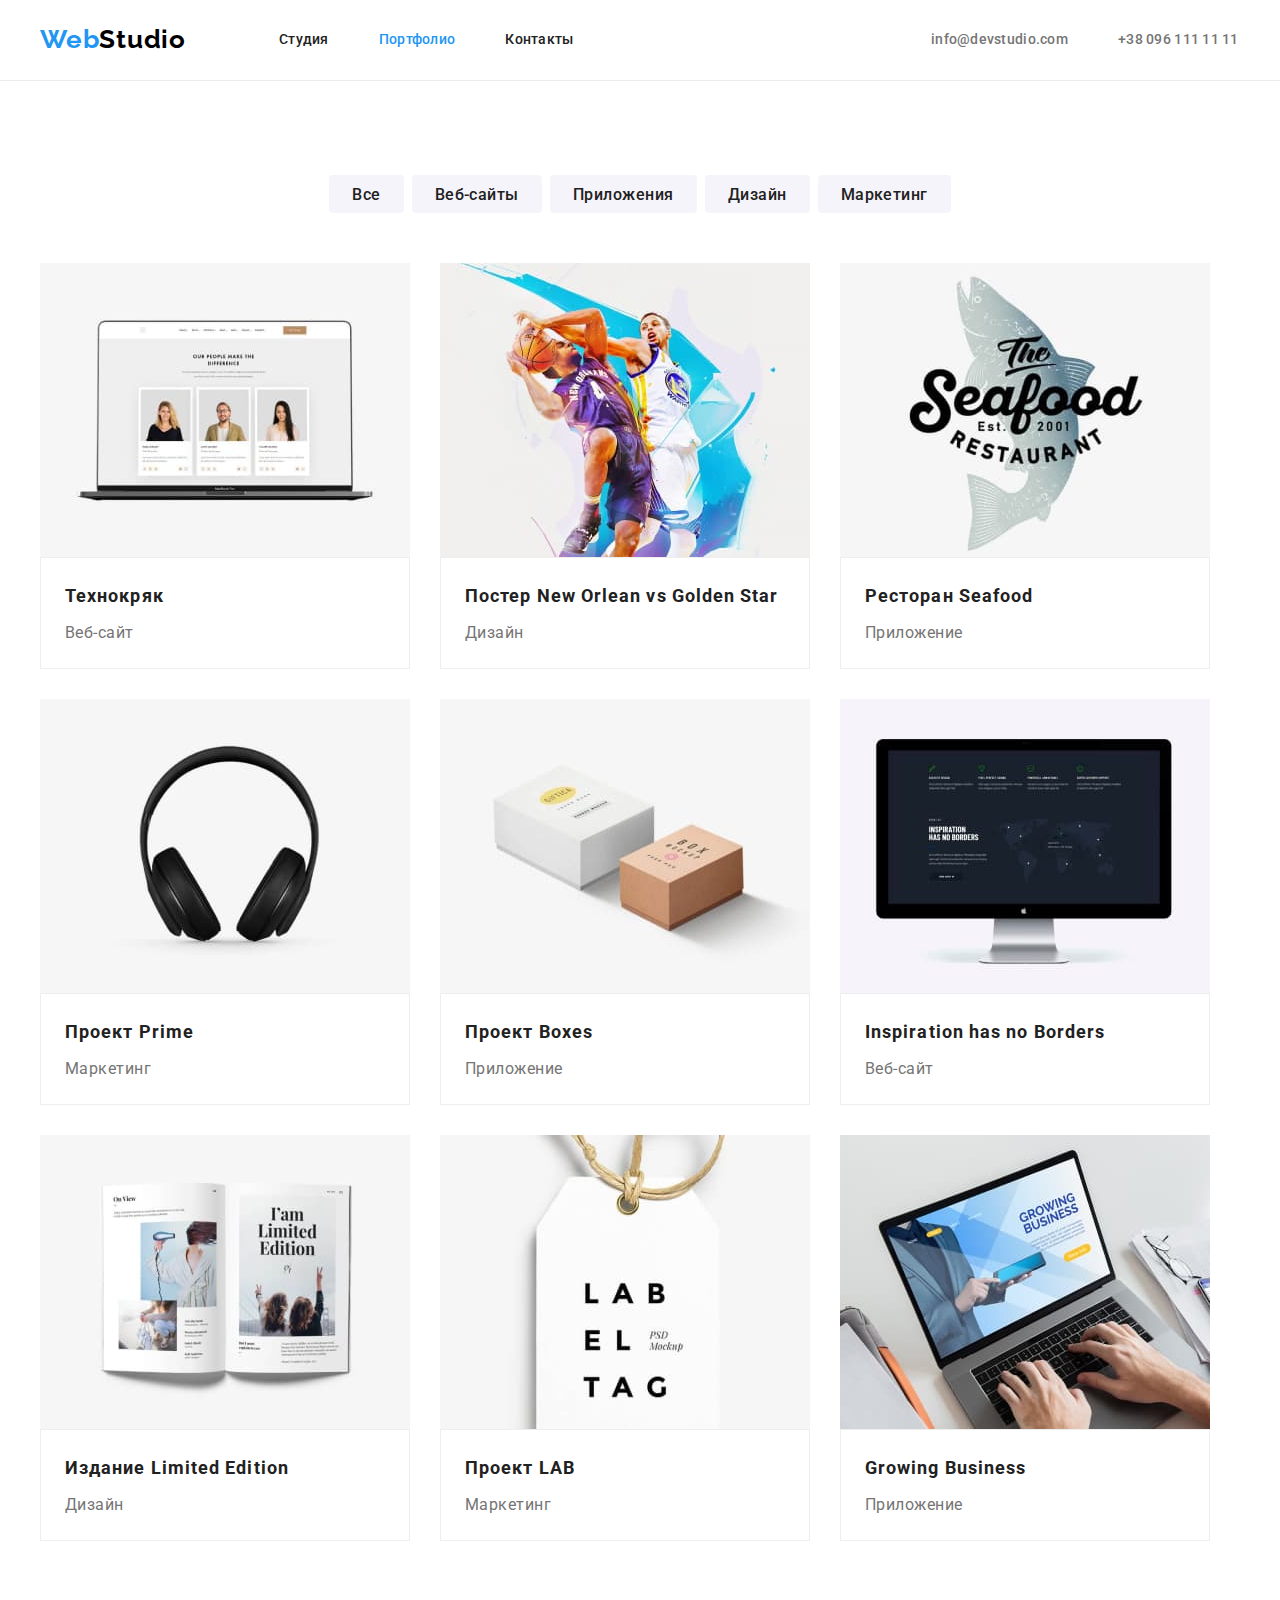
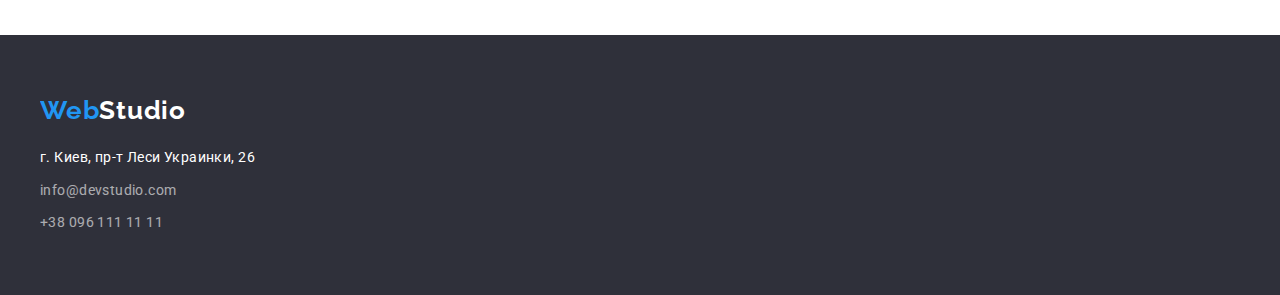
==== commit 24de25f5: "Version 2 - corrected" ====
--- a/portfolio.html
+++ b/portfolio.html
@@ -98,8 +98,10 @@
                                 width="370"
                                 height="294"
                             />
-                            <h2 class="project-title">Технокряк</h2>
-                            <p class="project-type">Веб-сайт</p>
+                            <div class="project-text">
+                                <h2 class="project-title">Технокряк</h2>
+                                <p class="project-type">Веб-сайт</p>
+                            </div>
                         </li>
                         <li class="project-item">
                             <img
@@ -108,11 +110,15 @@
                                 width="370"
                                 height="294"
                             />
-                            <h2 class="project-title">
-                                Постер
-                                <span lang="en">New Orlean vs Golden Star</span>
-                            </h2>
-                            <p class="project-type">Дизайн</p>
+                            <div class="project-text">
+                                <h2 class="project-title">
+                                    Постер
+                                    <span lang="en"
+                                        >New Orlean vs Golden Star</span
+                                    >
+                                </h2>
+                                <p class="project-type">Дизайн</p>
+                            </div>
                         </li>
                         <li class="project-item">
                             <img
@@ -121,10 +127,12 @@
                                 width="370"
                                 height="294"
                             />
-                            <h2 class="project-title">
-                                Ресторан <span lang="en">Seafood</span>
-                            </h2>
-                            <p class="project-type">Приложение</p>
+                            <div class="project-text">
+                                <h2 class="project-title">
+                                    Ресторан <span lang="en">Seafood</span>
+                                </h2>
+                                <p class="project-type">Приложение</p>
+                            </div>
                         </li>
                         <li class="project-item">
                             <img
@@ -133,10 +141,12 @@
                                 width="370"
                                 height="294"
                             />
-                            <h2 class="project-title">
-                                Проект <span lang="en">Prime</span>
-                            </h2>
-                            <p class="project-type">Маркетинг</p>
+                            <div class="project-text">
+                                <h2 class="project-title">
+                                    Проект <span lang="en">Prime</span>
+                                </h2>
+                                <p class="project-type">Маркетинг</p>
+                            </div>
                         </li>
                         <li class="project-item">
                             <img
@@ -145,10 +155,12 @@
                                 width="370"
                                 height="294"
                             />
-                            <h2 class="project-title">
-                                Проект <span lang="en">Boxes</span>
-                            </h2>
-                            <p class="project-type">Приложение</p>
+                            <div class="project-text">
+                                <h2 class="project-title">
+                                    Проект <span lang="en">Boxes</span>
+                                </h2>
+                                <p class="project-type">Приложение</p>
+                            </div>
                         </li>
                         <li class="project-item">
                             <img
@@ -157,10 +169,12 @@
                                 width="370"
                                 height="294"
                             />
-                            <h2 lang="en" class="project-title">
-                                Inspiration has no Borders
-                            </h2>
-                            <p class="project-type">Веб-сайт</p>
+                            <div class="project-text">
+                                <h2 lang="en" class="project-title">
+                                    Inspiration has no Borders
+                                </h2>
+                                <p class="project-type">Веб-сайт</p>
+                            </div>
                         </li>
                         <li class="project-item">
                             <img
@@ -169,10 +183,13 @@
                                 width="370"
                                 height="294"
                             />
-                            <h2 class="project-title">
-                                Издание <span lang="en">Limited Edition</span>
-                            </h2>
-                            <p class="project-type">Дизайн</p>
+                            <div class="project-text">
+                                <h2 class="project-title">
+                                    Издание
+                                    <span lang="en">Limited Edition</span>
+                                </h2>
+                                <p class="project-type">Дизайн</p>
+                            </div>
                         </li>
                         <li class="project-item">
                             <img
@@ -181,10 +198,12 @@
                                 width="370"
                                 height="294"
                             />
-                            <h2 class="project-title">
-                                Проект <span lang="en">LAB</span>
-                            </h2>
-                            <p class="project-type">Маркетинг</p>
+                            <div class="project-text">
+                                <h2 class="project-title">
+                                    Проект <span lang="en">LAB</span>
+                                </h2>
+                                <p class="project-type">Маркетинг</p>
+                            </div>
                         </li>
                         <li class="project-item">
                             <img
@@ -193,10 +212,12 @@
                                 width="370"
                                 height="294"
                             />
-                            <h2 lang="en" class="project-title">
-                                Growing Business
-                            </h2>
-                            <p class="project-type">Приложение</p>
+                            <div class="project-text">
+                                <h2 lang="en" class="project-title">
+                                    Growing Business
+                                </h2>
+                                <p class="project-type">Приложение</p>
+                            </div>
                         </li>
                     </ul>
                 </div>
--- a/css/styles.css
+++ b/css/styles.css
@@ -20,6 +20,7 @@
     font-family: var(--primary-font-family);
     font-weight: 400;
     font-size: 14px;
+    line-height: 1.71;
     margin: 0;
 }
 ul {
@@ -41,6 +42,8 @@
 
 img {
     display: block;
+    max-width: 100%;
+    height: auto;
 }
 
 .visually-hidden {
@@ -56,6 +59,8 @@
 
 /* === Шапка сайта === */
 .page-header {
+    padding-left: 15px;
+    padding-right: 15px;
     font-weight: 500;
     line-height: 1.14;
     background-color: var(--primary-white-color);
@@ -67,6 +72,7 @@
     align-items: center;
     padding-top: 0;
     padding-bottom: 0;
+    align-items: center;
 }
 
 /* Лого */
@@ -126,12 +132,12 @@
 }
 
 /* Контакты шапки страницы */
-.page-header .link {
+.contacts-nav .link {
     color: var(--primary-text-color);
     letter-spacing: 0.02em;
 }
-.page-header .link:hover,
-.page-header.link:focus {
+.contacts-nav .link:hover,
+.contacts-nav.link:focus {
     color: var(--accent-color);
 }
 .contacts-nav {
@@ -157,6 +163,8 @@
 /*Герой*/
 .hero {
     margin: 0 auto;
+    padding-left: 15px;
+    padding-right: 15px;
     padding-top: 200px;
     padding-bottom: 200px;
 
@@ -207,9 +215,13 @@
 /* Основные секции*/
 .section {
     background-color: var(--primary-white-color);
+    padding-left: 15px;
+    padding-right: 15px;
+    padding-top: 94px;
+    padding-bottom: 94px;
 }
 .section p,
-.section-alternative p {
+.section.alternative p {
     letter-spacing: 0.03em;
 }
 
@@ -244,6 +256,9 @@
 }
 
 /* Чем мы занимаемся */
+.section.no-padding {
+    padding-top: 0;
+}
 .section-title {
     margin-bottom: 50px;
 
@@ -266,21 +281,25 @@
 }
 
 /* Наша команда */
-.section-alternative {
+.section.alternative {
+    padding-bottom: 0px;
     background-color: var(--alt-background-color);
 }
+.section.alternative .container {
+    padding-bottom: 94px;
+}
+
 .team-item {
-    width: 270px;
     padding-bottom: 30px;
+    max-width: 270px;
+    border-radius: 0px 0px 4px 4px;
     box-shadow: 0px 1px 3px rgba(0, 0, 0, 0.12), 0px 1px 1px rgba(0, 0, 0, 0.14),
         0px 2px 1px rgba(0, 0, 0, 0.2);
-    border-radius: 0px 0px 4px 4px;
 
     background-color: var(--primary-white-color);
 }
 .team-title {
     margin-top: 30px;
-    margin-bottom: 10px;
 
     color: var(--title-text-color);
 
@@ -291,6 +310,7 @@
     letter-spacing: 0.03em;
 }
 .team-position {
+    margin-top: 10px;
     text-align: center;
     color: var(--primary-text-color);
     font-size: 16px;
@@ -298,6 +318,7 @@
 }
 .team-list {
     display: flex;
+    margin: 0;
 }
 .team-list .team-item {
     margin-right: 30px;
@@ -309,11 +330,12 @@
 /* Футер */
 .footer {
     background-color: var(--hero-footer-background-color);
-}
-.footer .container {
+    padding-left: 15px;
+    padding-right: 15px;
     padding-top: 60px;
     padding-bottom: 60px;
 }
+
 .logo-studio-footer {
     color: var(--primary-white-color);
 }
@@ -329,6 +351,7 @@
 .address {
     color: var(--primary-white-color);
     font-style: normal;
+    line-height: 1.71;
     letter-spacing: 0.03em;
     min-width: 231px;
 }
@@ -345,6 +368,9 @@
 }
 
 /* === ПОРТФОЛИО === */
+
+/* Кнопки фильтра */
+
 .filters {
     display: flex;
     justify-content: center;
@@ -382,8 +408,16 @@
     margin-right: 0;
 }
 
+/* Список проектов Портфолил */
+.project-text {
+    padding-top: 20px;
+    padding-right: 24px;
+    padding-bottom: 20px;
+    padding-left: 24px;
+    border: 1px solid var(--item-border-color);
+}
 .project-title {
-    margin: 20px auto 4px 24px;
+    margin-bottom: 4px;
 
     color: var(--title-text-color);
 
@@ -394,43 +428,42 @@
 }
 
 .project-type {
-    margin: 0 auto 20px 24px;
     font-weight: 400;
     font-size: 16px;
     line-height: 1.87;
 }
+
 .project-item {
     width: 370px;
-    background-color: var(--primary-white-color);
-    border: 1px solid var(--item-border-color);
-}
-
-.projects-list {
-    display: flex;
-    flex-wrap: wrap;
-    min-width: 1200px;
-}
-.projects-list .project-item {
     margin-right: 30px;
     margin-bottom: 30px;
-}
-.projects-list .project-item:nth-child(3n + 3) {
-    margin-right: 0;
-}
-
+    background-color: var(--primary-white-color);
+}
+/* width: calc((100%-60px)/3) */
+
+/* .project-item {margin: 15px;}
+.container {margin: -15px;}
+    */
+/* flex-basis: calc(100% / 3 - 30px); */
+
+.projects-list {
+    display: flex;
+    flex-wrap: wrap;
+    margin: 0;
+    min-width: 1170px;
+}
+.project-item:nth-child(3n) {
+    margin-right: 0;
+}
+.project-item:nth-last-child(-n + 3) {
+    margin-bottom: 0;
+}
 /* === Блочная модель === */
 
 .container {
     margin-left: auto;
     margin-right: auto;
-    padding-left: 15px;
-    padding-right: 15px;
     max-width: 1200px;
-    padding-top: 94px;
-    padding-bottom: 94px;
     width: 100%;
     overflow: hidden;
 }
-.container.no-padding {
-    padding-top: 0;
-}
